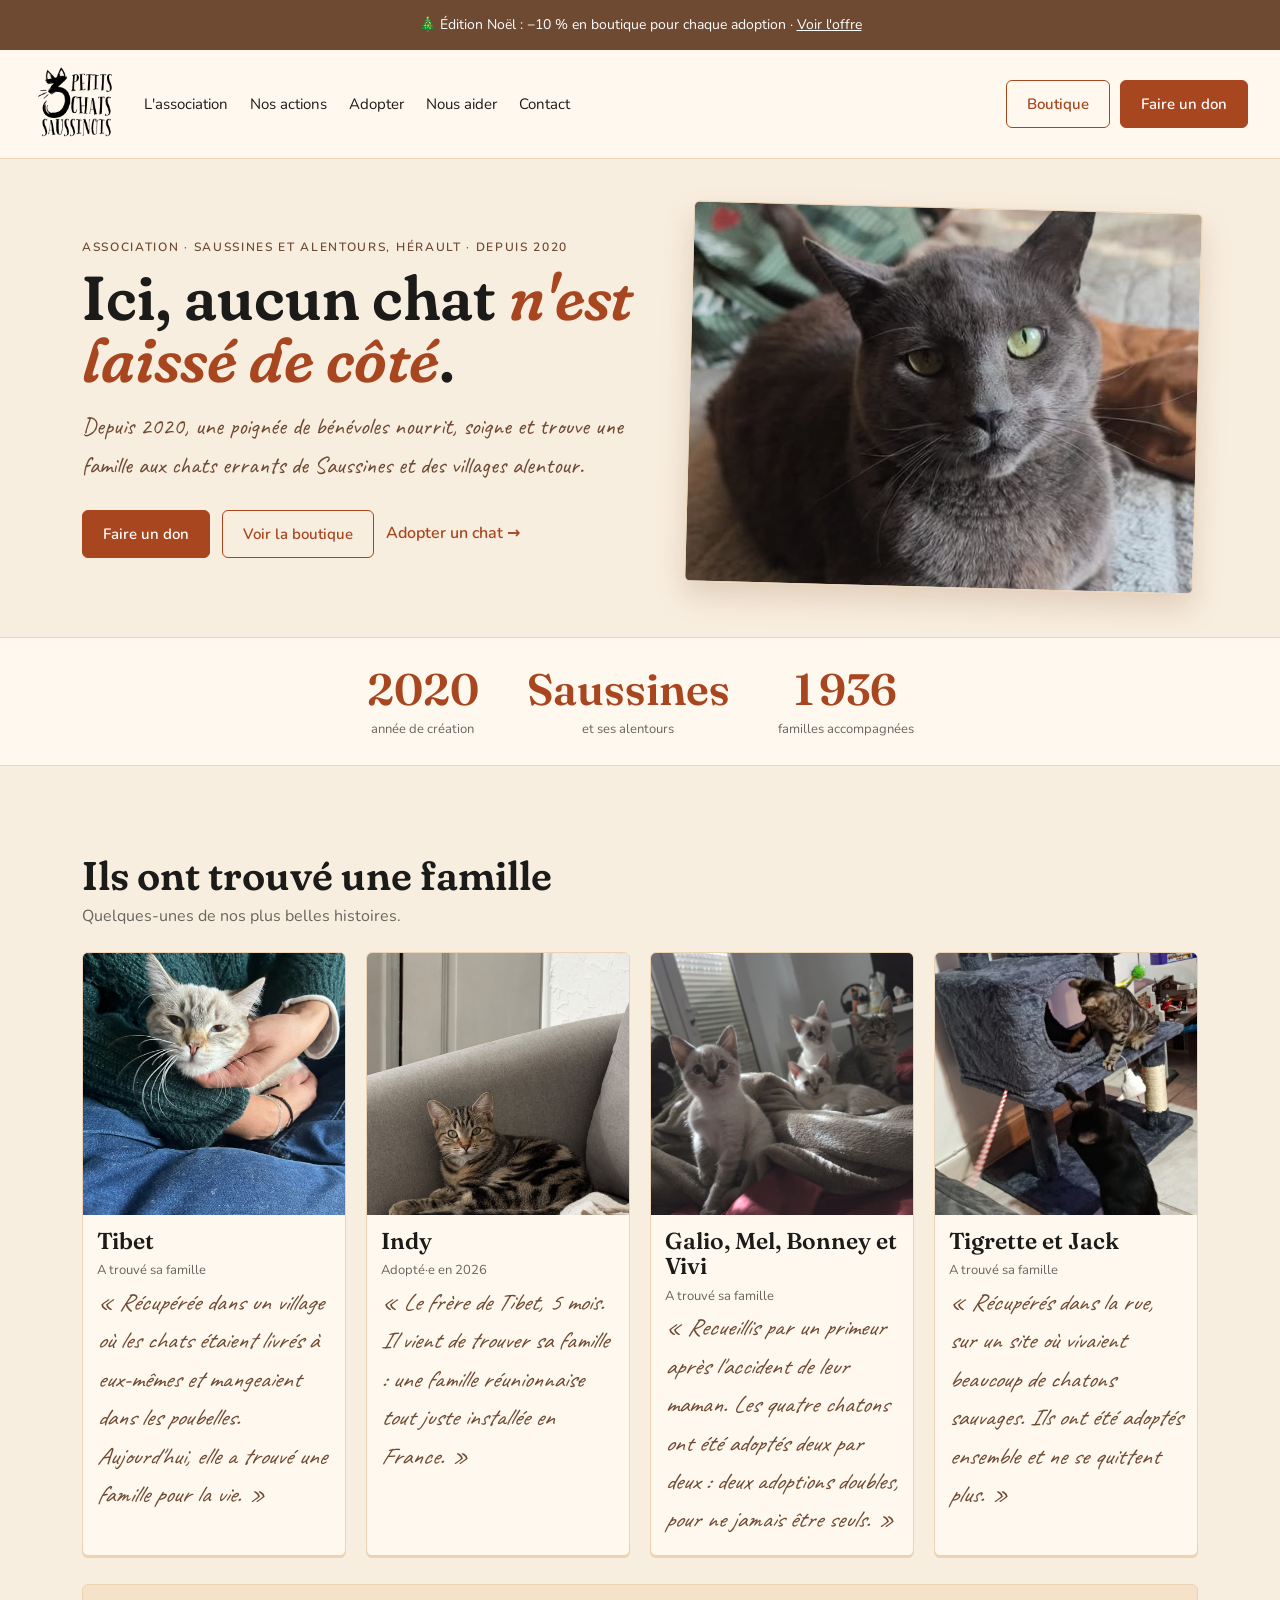
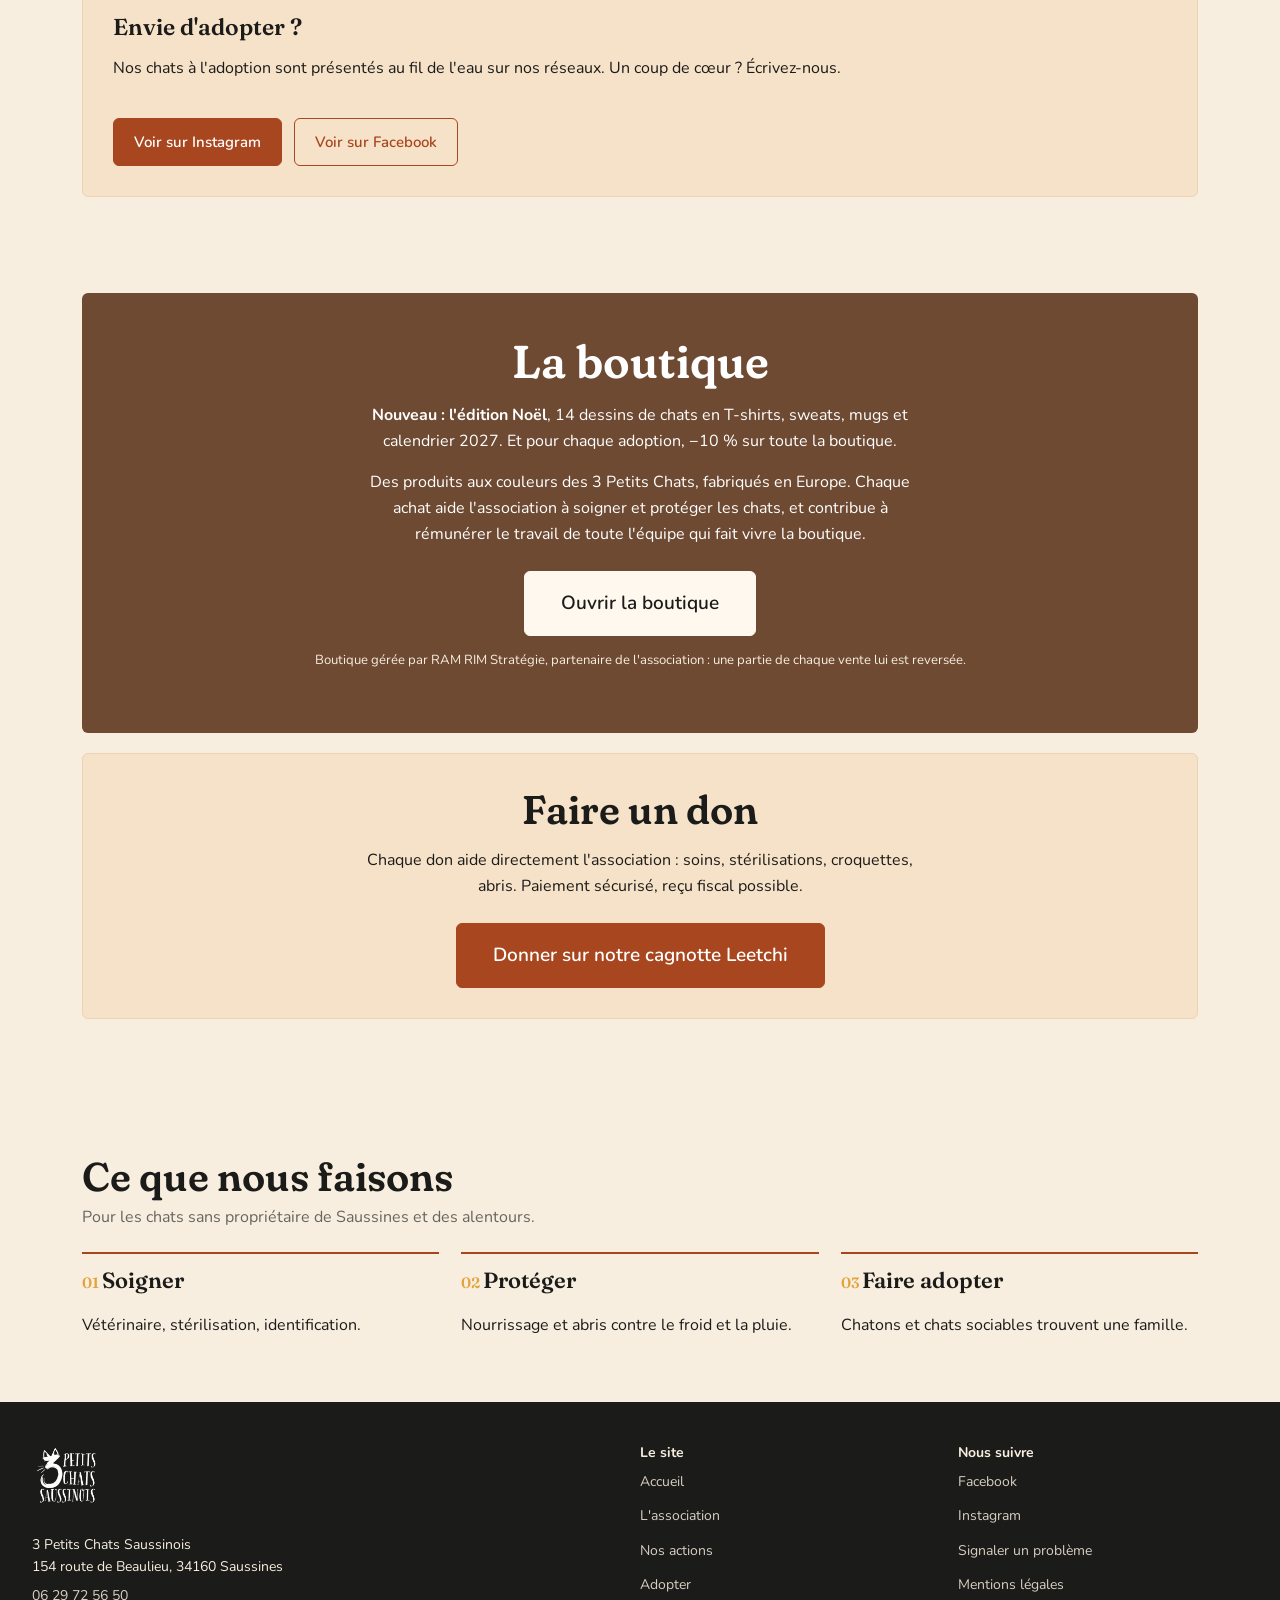
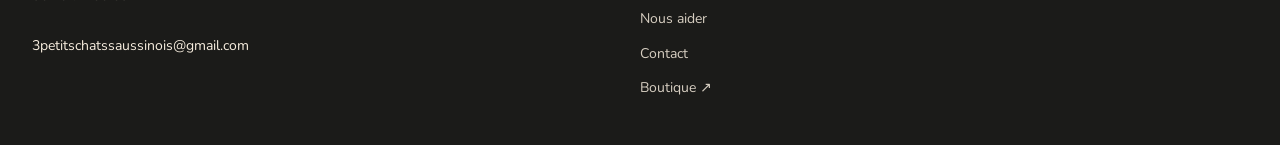
==== index.html @ 67481619 "Mesure d'audience GoatCounter activee (sans cookie), mentions legales a jour Co-Authored-By: Claude " ====
<!doctype html><html lang="fr" data-da="carnet"><head><meta charset="utf-8"><meta name="viewport" content="width=device-width,initial-scale=1">
<title>Accueil · 3 Petits Chats Saussinois</title>
<meta name="description" content="3 Petits Chats Saussinois, association de protection des chats errants à Saussines (Hérault) : soins, stérilisation, adoption, dons et boutique solidaire.">
<meta property="og:title" content="Accueil · 3 Petits Chats Saussinois"><meta property="og:description" content="3 Petits Chats Saussinois, association de protection des chats errants à Saussines (Hérault) : soins, stérilisation, adoption, dons et boutique solidaire."><meta property="og:image" content="https://3petitschatssaussinois.fr/img/chat-gris.jpg"><meta property="og:url" content="https://3petitschatssaussinois.fr/index.html"><link rel="canonical" href="https://3petitschatssaussinois.fr/index.html"><meta property="og:locale" content="fr_FR"><meta property="og:type" content="website">
<script type="application/ld+json">{"@context":"https://schema.org","@type":"NGO","name":"3 Petits Chats Saussinois","description":"Association de protection des chats errants : soins, stérilisation, adoption.","foundingDate":"2020","telephone":"+33629725650","email":"3petitschatssaussinois@gmail.com","address":{"@type":"PostalAddress","streetAddress":"154 route de Beaulieu","postalCode":"34160","addressLocality":"Saussines","addressRegion":"Hérault","addressCountry":"FR"},"url":"https://3petitschatssaussinois.fr","areaServed":"Saussines et alentours","sameAs":["https://www.facebook.com/p/3-petits-chats-saussinois-100070176721091/","https://www.instagram.com/3_petitschatssaussinois"]}</script>
<link rel="stylesheet" href="https://fonts.googleapis.com/css2?family=Fraunces:opsz,wght,SOFT@9..144,500..700,100&family=Caveat:wght@600&family=Nunito:wght@400;600;700&display=swap">
<link rel="stylesheet" href="style.css?v=1794520407"></head><body>
<div class="bandeau">🎄 Édition Noël : −10 % en boutique pour chaque adoption · <a href="adopter.html#noel" data-goatcounter-click="bandeau-promo-noel">Voir l'offre</a></div>
<header class="entete"><a href="index.html" class="logo"><img src="img/logo-officiel.jpg" alt="3 Petits Chats Saussinois"></a>
<input type="checkbox" id="menu" hidden><label for="menu" class="burger" aria-label="Menu">☰</label>
<nav><a href="association.html">L'association</a><a href="actions.html">Nos actions</a><a href="adopter.html">Adopter</a><a href="aider.html">Nous aider</a><a href="contact.html">Contact</a></nav>
<div class="actions"><a class="btn contour" href="https://3-petits-chats-saussinois.printify.me?utm_source=site&utm_medium=bouton&utm_campaign=noel2026&utm_content=entete" data-goatcounter-click="boutique-entete">Boutique</a><a class="btn plein" href="aider.html" data-goatcounter-click="don-entete">Faire un don</a></div></header>
<main><section class="hero wrap"><div>
<p class="kicker">Association · Saussines et alentours, Hérault · depuis 2020</p>
<h1>Ici, aucun chat <em>n'est laissé de côté</em>.</h1>
<p class="lede">Depuis 2020, une poignée de bénévoles nourrit, soigne et trouve une famille aux chats errants de Saussines et des villages alentour.</p>
<div class="ctas"><a class="btn plein" href="aider.html" data-goatcounter-click="don-accueil">Faire un don</a><a class="btn contour" href="https://3-petits-chats-saussinois.printify.me?utm_source=site&utm_medium=bouton&utm_campaign=noel2026&utm_content=accueil" data-goatcounter-click="boutique-accueil">Voir la boutique</a><a class="lien" href="adopter.html" data-goatcounter-click="adopter-accueil">Adopter un chat →</a></div></div>
<img class="hero-img" src="img/chat-gris.jpg" alt="Chat gris de l association, allongé sur une couverture"></section>
<div class="chiffres"><div><b>2020</b><span>année de création</span></div><div><b>Saussines</b><span>et ses alentours</span></div><div><b id="compteur">—</b><span>familles accompagnées</span></div></div>
<section class="wrap"><h2>Ils ont trouvé une famille</h2><p class="sub">Quelques-unes de nos plus belles histoires.</p>
<div class="cartes" id="histoires-accueil"></div>
<div class="panel insta"><div><h3>Envie d'adopter ?</h3><p>Nos chats à l'adoption sont présentés au fil de l'eau sur nos réseaux. Un coup de cœur ? Écrivez-nous.</p></div>
<div class="ctas"><a class="btn plein" href="https://www.instagram.com/3_petitschatssaussinois" data-goatcounter-click="instagram-accueil">Voir sur Instagram</a><a class="btn contour" href="https://www.facebook.com/p/3-petits-chats-saussinois-100070176721091/" data-goatcounter-click="facebook-accueil">Voir sur Facebook</a></div></div></section>
<section class="wrap"><div class="pile">
  <div class="panel vert"><h2>La boutique</h2><p><b>Nouveau : l'édition Noël</b>, 14 dessins de chats en T-shirts, sweats, mugs et calendrier 2027. Et pour chaque adoption, −10 % sur toute la boutique.</p><p>Des produits aux couleurs des 3 Petits Chats, fabriqués en Europe. Chaque achat aide l'association à soigner et protéger les chats, et contribue à rémunérer le travail de toute l'équipe qui fait vivre la boutique.</p>
  <a class="btn clair" href="https://3-petits-chats-saussinois.printify.me?utm_source=site&utm_medium=bouton&utm_campaign=noel2026&utm_content=bloc-boutique" data-goatcounter-click="boutique-bloc">Ouvrir la boutique</a><small class="sub mention-boutique">Boutique gérée par RAM RIM Stratégie, partenaire de l'association : une partie de chaque vente lui est reversée.</small></div>
  <div class="panel sable"><h2>Faire un don</h2><p>Chaque don aide directement l'association : soins, stérilisations, croquettes, abris. Paiement sécurisé, reçu fiscal possible.</p>
  <div class="ctas"><a class="btn plein" href="https://www.leetchi.com/fr/c/aidez-nous-a-trapper-sauver-soigner-hebergernourrir-des-animaux-1425225" data-goatcounter-click="don-leetchi-bloc">Donner sur notre cagnotte Leetchi</a></div></div></div></section>
<section class="wrap"><h2>Ce que nous faisons</h2><p class="sub">Pour les chats sans propriétaire de Saussines et des alentours.</p>
<div class="etapes"><div><b>Soigner</b><p>Vétérinaire, stérilisation, identification.</p></div><div><b>Protéger</b><p>Nourrissage et abris contre le froid et la pluie.</p></div><div><b>Faire adopter</b><p>Chatons et chats sociables trouvent une famille.</p></div></div></section></main>
<footer class="pied"><div><img src="img/logo-officiel.jpg" alt="" class="logo-pied"><p>3 Petits Chats Saussinois<br>154 route de Beaulieu, 34160 Saussines<br><a href="tel:+33629725650" data-goatcounter-click="appel-pied">06 29 72 56 50</a><br>3petitschatssaussinois@gmail.com</p></div>
<div><b>Le site</b><a href="index.html">Accueil</a><a href="association.html">L'association</a><a href="actions.html">Nos actions</a><a href="adopter.html">Adopter</a><a href="aider.html">Nous aider</a><a href="contact.html">Contact</a><a href="https://3-petits-chats-saussinois.printify.me?utm_source=site&utm_medium=bouton&utm_campaign=noel2026&utm_content=pied" class="ext" data-goatcounter-click="boutique-pied">Boutique ↗</a></div>
<div><b>Nous suivre</b><a href="https://www.facebook.com/p/3-petits-chats-saussinois-100070176721091/" data-goatcounter-click="facebook-pied">Facebook</a><a href="https://www.instagram.com/3_petitschatssaussinois" data-goatcounter-click="instagram-pied">Instagram</a><a href="contact.html#aide">Signaler un problème</a><a href="mentions.html">Mentions légales</a></div></footer>
<dialog id="fiche" aria-labelledby="fiche-titre"><button class="fermer" aria-label="Fermer">×</button><div id="fiche-corps"></div></dialog>
<script>window.LIENS={mail:"3petitschatssaussinois@gmail.com",boutique:"https://3-petits-chats-saussinois.printify.me",tel:"06 29 72 56 50",equipe:"contact3pcs.web@gmail.com",cle:"f61a0253-c6c8-4992-a5dc-e220fddeb63f"};</script><script src="script.js?v=1794520407"></script><script data-goatcounter="https://kro0gun.goatcounter.com/count" async src="https://gc.zgo.at/count.js"></script>
</body></html>
---- style.css ----
/* Piste B - Terre du Languedoc (base DA 1 : papier, Newsreader, IBM Plex) */
:root{--papier:#faf4ec;--feuille:#fffaf4;--encre:#1b1b19;--gris:#67655e;--trait:#e6d6c4;--terre:#b5562f;--olive:#6b7a3a;--sable:#f3e6d8;--r:10px}
*{box-sizing:border-box}
body{margin:0;background:var(--papier);color:var(--encre);font:16px/1.6 "IBM Plex Sans",system-ui,sans-serif}
a{color:inherit}
h1,h2,h3{font-family:Newsreader,Georgia,serif;font-weight:400;line-height:1.1}
h1{font-size:clamp(36px,5vw,56px);margin:10px 0 16px}h1 em{color:var(--terre)}
h2{font-size:clamp(26px,3vw,34px);margin:40px 0 6px}h3{font-size:22px;margin:0 0 6px}
.wrap{max-width:1180px;margin:auto;padding:48px 32px}.etroit{max-width:860px}
.kicker{text-transform:uppercase;letter-spacing:.14em;font-size:12px;color:var(--olive);font-weight:600;margin:0}
.lede{font-family:Newsreader,serif;font-style:italic;font-size:21px;color:var(--gris);margin:0 0 26px}
.sub{color:var(--gris);margin:0 0 22px}.centre{text-align:center;margin-top:28px}
.bandeau{background:var(--terre);color:#fff;text-align:center;font-size:14px;padding:8px 16px}
.entete{display:flex;align-items:center;gap:24px;padding:10px 32px;background:var(--feuille);border-bottom:1px solid var(--trait);position:sticky;top:env(safe-area-inset-top,0px);z-index:5}
.logo img{height:72px;display:block;mix-blend-mode:multiply}
nav{display:flex;gap:22px;flex:1}nav a{text-decoration:none;font-size:15px}nav a[aria-current]{color:var(--terre);font-weight:600}
.actions{display:flex;gap:10px}.burger{display:none;font-size:26px;cursor:pointer}
.btn{display:inline-block;padding:11px 20px;border-radius:var(--r);font-weight:600;text-decoration:none;font-size:15px;border:1.5px solid var(--terre)}
.plein{background:var(--terre);color:#fff}.contour{color:var(--terre)}.clair{background:var(--feuille);color:var(--encre);border-color:var(--feuille)}
.contour-clair{color:#fff;border-color:#fff}.grand{font-size:18px;padding:15px 30px}
.lien{color:var(--terre);font-weight:600;text-decoration:none}
.ctas{display:flex;gap:12px;flex-wrap:wrap;align-items:center}
.hero{display:grid;grid-template-columns:1.1fr 1fr;gap:48px;align-items:center}
.photo{aspect-ratio:1;border-radius:var(--r);background:repeating-linear-gradient(45deg,var(--sable),var(--sable) 12px,var(--papier) 12px,var(--papier) 24px);display:grid;place-items:center;color:var(--gris);font-size:13px}
.photo.large{aspect-ratio:4/3;border:1px solid var(--trait)}
.chiffres{display:flex;justify-content:center;gap:48px;flex-wrap:wrap;padding:24px 32px;background:var(--feuille);border-block:1px solid var(--trait);text-align:center}
.chiffres b{display:block;font:400 38px Newsreader,serif;color:var(--terre)}.chiffres span{font-size:13px;color:var(--gris)}
.cartes{display:grid;grid-template-columns:repeat(auto-fill,minmax(220px,1fr));gap:20px}
.card{background:var(--feuille);border:1px solid var(--trait);border-radius:var(--r);overflow:hidden}.card .photo{border-radius:0}
.card .t{padding:14px}.card p{margin:2px 0}.meta{font-size:13px;color:var(--gris)}.card .lien{display:inline-block;margin-top:8px;font-size:14px}
.duo{display:grid;grid-template-columns:1fr 1fr;gap:20px}.trio{display:grid;grid-template-columns:repeat(3,1fr);gap:20px}
.panel{padding:30px;border-radius:var(--r);background:var(--feuille);border:1px solid var(--trait)}.panel h2{margin-top:0}
.vert{background:var(--olive);color:#fff;border:0}.sable{background:var(--sable)}
.etapes{display:grid;grid-template-columns:repeat(auto-fit,minmax(220px,1fr));gap:22px;counter-reset:e;margin-top:10px}
.etapes div{border-top:2px solid var(--terre);padding-top:12px}.etapes b{font:400 22px Newsreader,serif}
.etapes b::before{counter-increment:e;content:"0" counter(e) "  ";color:var(--olive);font-size:15px}
.galerie{display:grid;grid-template-columns:repeat(3,1fr);gap:12px;margin-top:32px}
.encart{margin-top:32px;padding:18px 22px;border-left:4px solid var(--terre);background:var(--sable);border-radius:var(--r)}
.pied{background:var(--encre);color:var(--papier);display:grid;grid-template-columns:2fr 1fr 1fr;gap:28px;padding:40px 32px;font-size:14px}
.pied a{display:block;text-decoration:none;opacity:.85;margin-top:4px}.logo-pied{height:70px;filter:invert(1);mix-blend-mode:screen}
.maquette{position:fixed;right:12px;bottom:12px;background:#000;color:#fff;padding:5px 12px;border-radius:99px;font-size:12px}
@media (max-width:860px){
 .entete{flex-wrap:wrap;padding:8px 16px;gap:10px}.logo img{height:52px}.burger{display:block;margin-left:auto}
 nav{display:none;flex-basis:100%;flex-direction:column;gap:12px;padding:8px 0}#menu:checked~nav{display:flex}
 .actions{flex-basis:100%}.actions .btn{flex:1;text-align:center}
 .wrap{padding:32px 16px}.hero,.duo,.trio,.pied{grid-template-columns:1fr}.galerie{grid-template-columns:1fr 1fr}
 .chiffres{gap:24px;padding:20px 16px}}
.hero-img{width:100%;aspect-ratio:4/3;object-fit:cover;object-position:center 40%;border-radius:var(--r);border:1px solid var(--trait)}
.logo img{height:88px}
@media (max-width:860px){.logo img{height:64px}}
/* Interactions */
.cliquable{cursor:pointer;transition:transform .18s,box-shadow .18s}
.cliquable:hover,.cliquable:focus-visible{transform:translateY(-4px);box-shadow:0 10px 24px rgba(91,50,20,.12);outline:none}
.btn{transition:filter .15s,transform .15s}.btn:hover{filter:brightness(1.08);transform:translateY(-1px)}
.filtres,.montants{display:flex;gap:8px;flex-wrap:wrap;margin:8px 0 10px}
.filtre,.montant{font:600 14px "IBM Plex Sans",sans-serif;padding:8px 16px;border-radius:99px;border:1.5px solid var(--terre);background:transparent;color:var(--terre);cursor:pointer}
.filtre.actif,.montant.actif{background:var(--terre);color:#fff}
.montant{font-size:17px;padding:10px 22px}
.compte{color:var(--gris);font-size:14px;margin:0 0 16px}
.don-choix{margin-top:8px}.don-choix h2{margin-top:0}.impact{font-family:Newsreader,serif;font-size:20px;font-style:italic;min-height:1.6em}.petit{font-size:12px;margin-top:10px}
dialog{border:0;border-radius:14px;padding:0;max-width:min(760px,calc(100vw - 32px));width:100%;background:var(--feuille);color:var(--encre)}
dialog::backdrop{background:rgba(27,27,25,.55)}
.fiche{display:grid;grid-template-columns:1fr 1fr;gap:24px;padding:28px}.fiche h2{margin:4px 0 10px}
.fermer{position:absolute;right:10px;top:6px;border:0;background:none;font-size:30px;cursor:pointer;color:var(--gris)}
.apparait{opacity:0;transform:translateY(18px);transition:opacity .6s,transform .6s}.apparait.vu{opacity:1;transform:none}
@media (max-width:860px){.fiche{grid-template-columns:1fr;padding:22px 18px}}
.fiche .photo{aspect-ratio:4/3;max-height:42vh;width:100%}dialog{max-height:calc(100dvh - 32px);overflow:auto}

/* ===== DA chaleureuses (choix par ?da=pinceau | rond | carnet) ===== */
:root{--papier:#fbf1e3;--feuille:#fff8ee;--sable:#f6e2c8;--trait:#ecd3b4;--terre:#c2562b;--olive:#7a4a2b;--ocre:#e3a33a;
 --titre:"Amatic SC",cursive;--texte:"Nunito",system-ui,sans-serif;--tt:700;--th1:clamp(52px,7vw,84px);--th2:clamp(38px,4.5vw,52px);--th3:30px}
html[data-da="rond"]{--titre:"Fredoka",system-ui,sans-serif;--tt:600;--th1:clamp(38px,5vw,60px);--th2:clamp(28px,3.4vw,38px);--th3:22px;--r:20px;--papier:#fdf3e7;--olive:#8a5a3b}
html[data-da="carnet"]{--titre:"Fraunces",Georgia,serif;--tt:600;--th1:clamp(38px,5vw,62px);--th2:clamp(28px,3.4vw,40px);--th3:23px;--r:6px;--papier:#f8eedf;--olive:#6e4a33}
body{font-family:var(--texte)}
h1,h2,h3,.chiffres b,.etapes b,.impact{font-family:var(--titre);font-weight:var(--tt)}
h1{font-size:var(--th1);line-height:1}h2{font-size:var(--th2)}h3{font-size:var(--th3)}
html[data-da="carnet"] h1,html[data-da="carnet"] h2{font-variation-settings:"SOFT" 100}
.lede{font-family:var(--texte);font-style:normal;font-size:19px}
html[data-da="carnet"] .lede,html[data-da="carnet"] .mot{font-family:"Caveat",cursive;font-size:24px;color:var(--olive)}
.kicker{color:var(--olive)}.vert{background:var(--olive)}.bandeau{background:var(--olive)}
.chiffres b{font-size:44px}html[data-da="pinceau"] .chiffres b{font-size:54px}
.etapes b::before{color:var(--ocre)}.mot{font-style:italic}
.panel.insta{display:flex;justify-content:space-between;align-items:center;gap:20px;flex-wrap:wrap;margin-top:28px;background:var(--sable)}
.panel.insta h3{margin:0}
.hero-img{transform:rotate(1.5deg);box-shadow:0 14px 30px rgba(120,60,20,.18)}
html[data-da="pinceau"] .card{transform:rotate(-.6deg)}html[data-da="pinceau"] .card:nth-child(even){transform:rotate(.7deg)}
html[data-da="carnet"] .card{box-shadow:0 2px 0 var(--trait)}
.tel{font:600 24px var(--texte);color:var(--terre);text-decoration:none}
.pile{display:grid;gap:20px}.pile .vert{padding:40px}.pile .vert h2{font-size:calc(var(--th2) * 1.15)}
.pile .panel{text-align:center}.pile .panel p{max-width:560px;margin-inline:auto}.pile .ctas{justify-content:center}.pile .btn{font-size:19px;padding:16px 36px;margin-top:8px}

.appel{padding:34px 28px;text-align:center}.appel h2{font-size:44px;margin:6px 0}.appel .ctas{justify-content:center;margin-top:14px}

.ticket{display:grid;gap:14px;margin-top:16px}.ticket label{display:grid;gap:6px;font-weight:600;font-size:14px}
.ticket input,.ticket select,.ticket textarea{font:16px var(--texte);padding:10px 12px;border:1px solid var(--trait);border-radius:var(--r);background:var(--feuille);color:var(--encre)}
.ticket .btn{justify-self:start}

.piege{position:absolute;left:-9999px}.retour{font-weight:600;color:var(--olive);margin:0}

.panel.vert .kicker{color:var(--ocre)}.panel h2{margin-top:4px}html{scroll-behavior:smooth}#aide{scroll-margin-top:110px}

.photo-vraie{width:100%;aspect-ratio:1;object-fit:cover;object-position:center 25%;display:block}.fiche .photo-vraie{border-radius:var(--r);aspect-ratio:4/5;max-height:60vh}
.photo-vraie[src*="indy"]{object-position:center 68%}

.photo-vraie[src*="portee"]{object-position:42% 50%}

.photo-vraie[src*="tigrete"]{object-position:center 55%}

.mention-boutique{display:block;margin-top:.9rem;opacity:.8;font-size:.82rem}

.membre{text-align:center;padding-top:1.4rem}.initiale{width:84px;height:84px;margin:0 auto;border-radius:50%;background:var(--ocre,#e3a33a);color:#fff;display:grid;place-items:center;font-family:Fraunces,serif;font-size:2.4rem}
#toast{position:fixed;left:50%;bottom:1.5rem;transform:translate(-50%,150%);background:#6e4a33;color:#fff;padding:.8rem 1.3rem;border-radius:999px;transition:transform .3s;z-index:99}#toast.vu{transform:translate(-50%,0)}

/* --- corrections de l'audit du 12/11 (contrastes AA, cibles tactiles, formulaire mobile) --- */
:root{--terre:#a8461f}
.vert .mention-boutique,.vert .sub{color:#f8eedf;opacity:1}
html[data-da] .vert .kicker,.vert .kicker{color:#f6dcb2}
.pied a{padding-block:6px;margin-top:0}
.bandeau a{display:inline-block;padding-block:6px;color:inherit}
.lien{display:inline-block;padding-block:6px}
.ticket,.ticket label{min-width:0}
.ticket input,.ticket select,.ticket textarea{width:100%;max-width:100%}
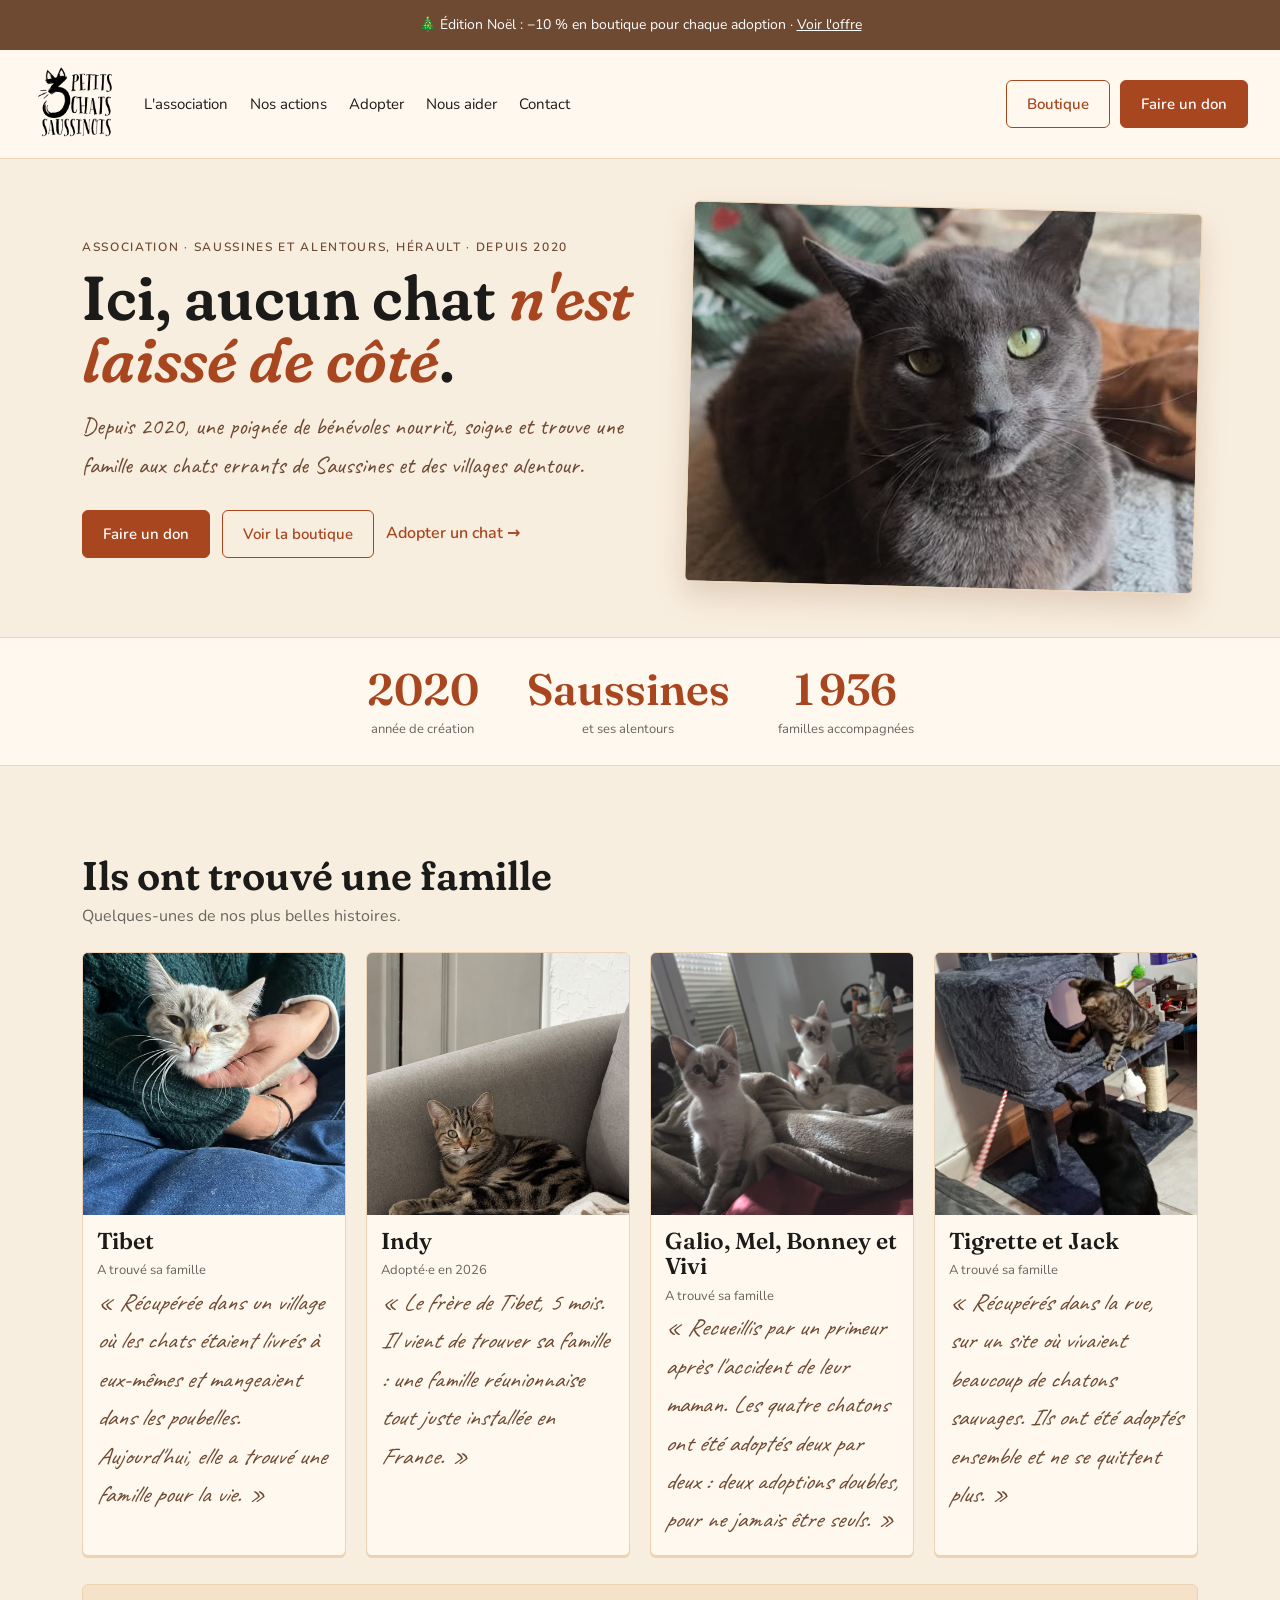
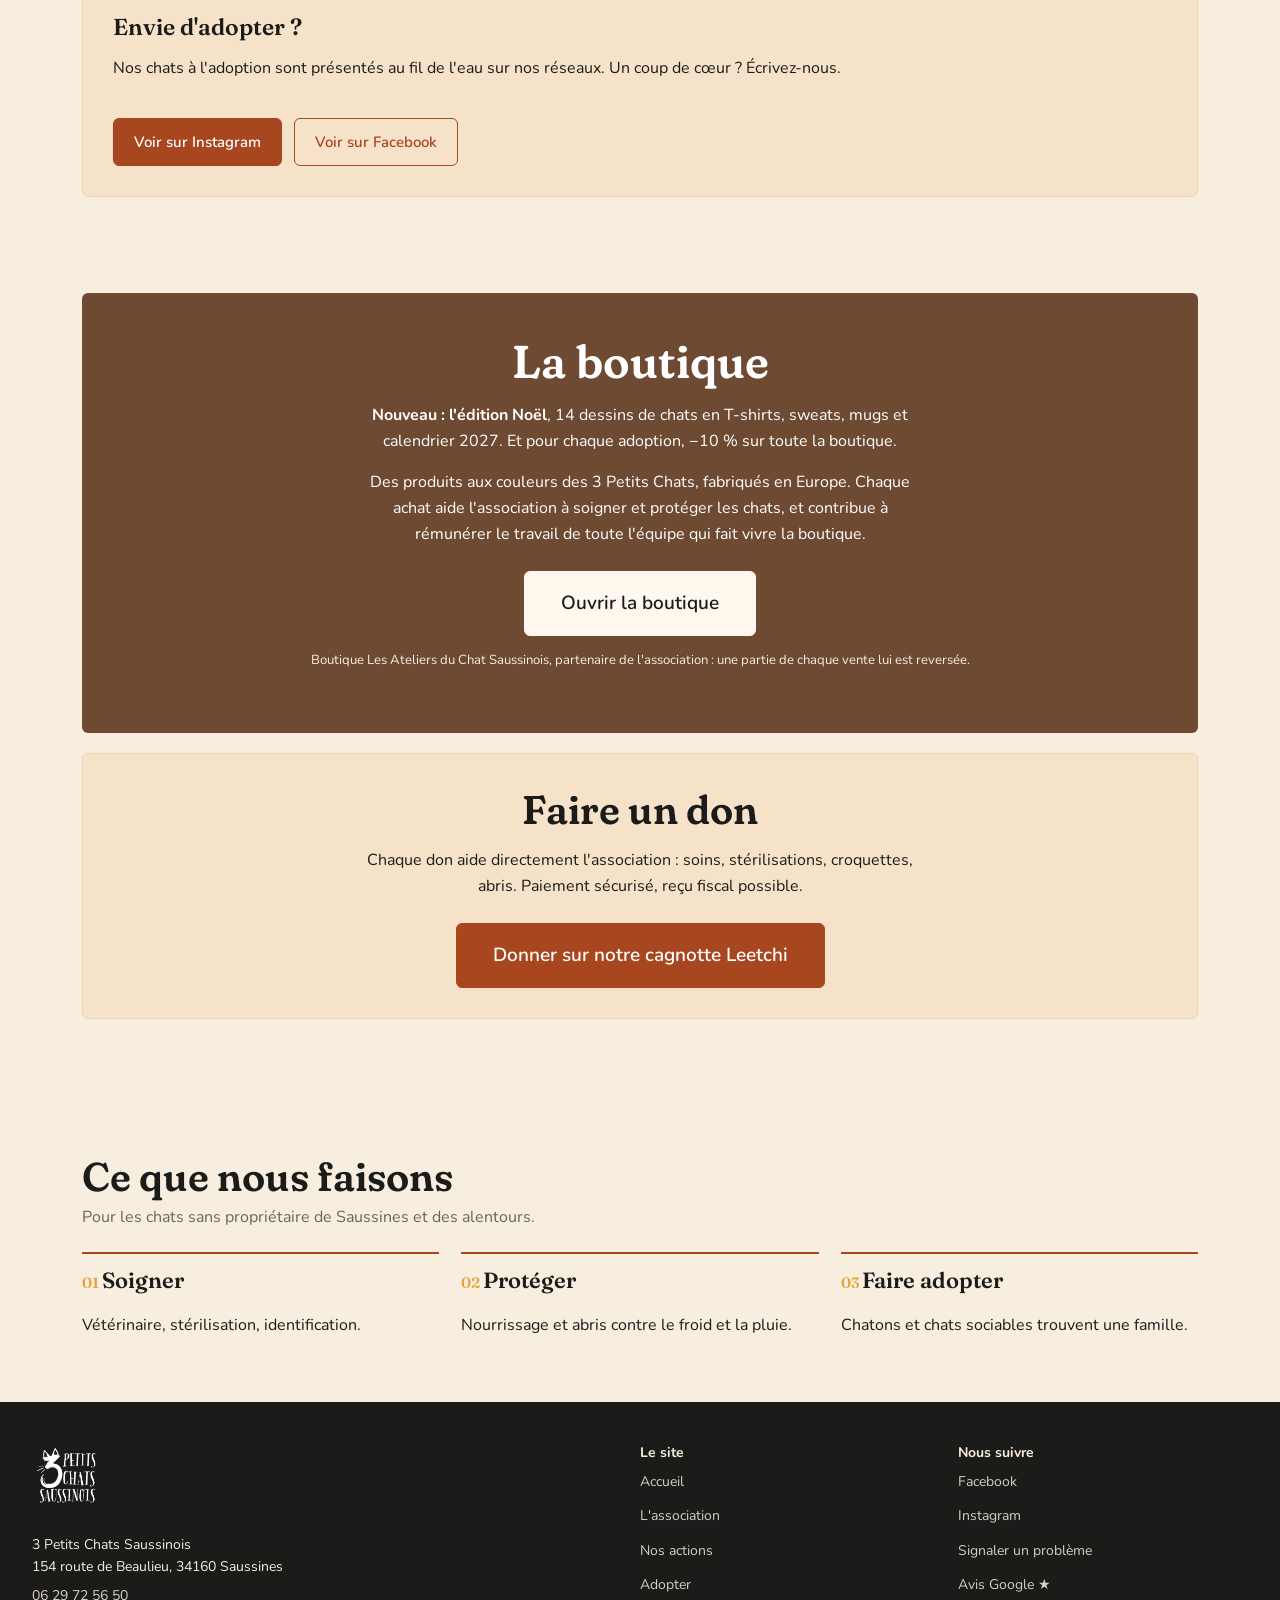
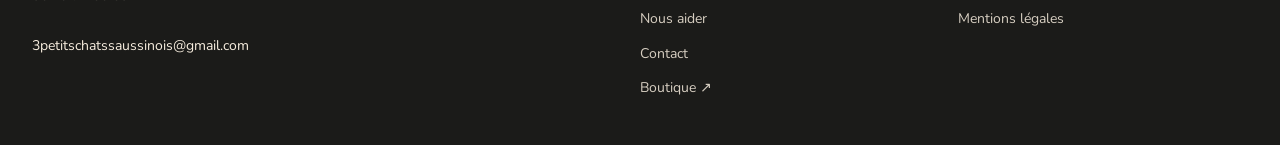
==== commit d4c7dff7: "Bouton Laisser un avis Google (page Adopter + pied de page) Co-Authored-By: Claude Opus 5.5 <noreply" ====
--- a/index.html
+++ b/index.html
@@ -1,10 +1,11 @@
 <!doctype html><html lang="fr" data-da="carnet"><head><meta charset="utf-8"><meta name="viewport" content="width=device-width,initial-scale=1">
 <title>Accueil · 3 Petits Chats Saussinois</title>
+<meta name="google-site-verification" content="Y56quIdwFpsA7bC1AuFQzg4RlZAfiGys4bVatMG07_Y">
 <meta name="description" content="3 Petits Chats Saussinois, association de protection des chats errants à Saussines (Hérault) : soins, stérilisation, adoption, dons et boutique solidaire.">
 <meta property="og:title" content="Accueil · 3 Petits Chats Saussinois"><meta property="og:description" content="3 Petits Chats Saussinois, association de protection des chats errants à Saussines (Hérault) : soins, stérilisation, adoption, dons et boutique solidaire."><meta property="og:image" content="https://3petitschatssaussinois.fr/img/chat-gris.jpg"><meta property="og:url" content="https://3petitschatssaussinois.fr/index.html"><link rel="canonical" href="https://3petitschatssaussinois.fr/index.html"><meta property="og:locale" content="fr_FR"><meta property="og:type" content="website">
 <script type="application/ld+json">{"@context":"https://schema.org","@type":"NGO","name":"3 Petits Chats Saussinois","description":"Association de protection des chats errants : soins, stérilisation, adoption.","foundingDate":"2020","telephone":"+33629725650","email":"3petitschatssaussinois@gmail.com","address":{"@type":"PostalAddress","streetAddress":"154 route de Beaulieu","postalCode":"34160","addressLocality":"Saussines","addressRegion":"Hérault","addressCountry":"FR"},"url":"https://3petitschatssaussinois.fr","areaServed":"Saussines et alentours","sameAs":["https://www.facebook.com/p/3-petits-chats-saussinois-100070176721091/","https://www.instagram.com/3_petitschatssaussinois"]}</script>
 <link rel="stylesheet" href="https://fonts.googleapis.com/css2?family=Fraunces:opsz,wght,SOFT@9..144,500..700,100&family=Caveat:wght@600&family=Nunito:wght@400;600;700&display=swap">
-<link rel="stylesheet" href="style.css?v=1794520407"></head><body>
+<link rel="stylesheet" href="style.css?v=1794524632"></head><body>
 <div class="bandeau">🎄 Édition Noël : −10 % en boutique pour chaque adoption · <a href="adopter.html#noel" data-goatcounter-click="bandeau-promo-noel">Voir l'offre</a></div>
 <header class="entete"><a href="index.html" class="logo"><img src="img/logo-officiel.jpg" alt="3 Petits Chats Saussinois"></a>
 <input type="checkbox" id="menu" hidden><label for="menu" class="burger" aria-label="Menu">☰</label>
@@ -23,14 +24,14 @@
 <div class="ctas"><a class="btn plein" href="https://www.instagram.com/3_petitschatssaussinois" data-goatcounter-click="instagram-accueil">Voir sur Instagram</a><a class="btn contour" href="https://www.facebook.com/p/3-petits-chats-saussinois-100070176721091/" data-goatcounter-click="facebook-accueil">Voir sur Facebook</a></div></div></section>
 <section class="wrap"><div class="pile">
   <div class="panel vert"><h2>La boutique</h2><p><b>Nouveau : l'édition Noël</b>, 14 dessins de chats en T-shirts, sweats, mugs et calendrier 2027. Et pour chaque adoption, −10 % sur toute la boutique.</p><p>Des produits aux couleurs des 3 Petits Chats, fabriqués en Europe. Chaque achat aide l'association à soigner et protéger les chats, et contribue à rémunérer le travail de toute l'équipe qui fait vivre la boutique.</p>
-  <a class="btn clair" href="https://3-petits-chats-saussinois.printify.me?utm_source=site&utm_medium=bouton&utm_campaign=noel2026&utm_content=bloc-boutique" data-goatcounter-click="boutique-bloc">Ouvrir la boutique</a><small class="sub mention-boutique">Boutique gérée par RAM RIM Stratégie, partenaire de l'association : une partie de chaque vente lui est reversée.</small></div>
+  <a class="btn clair" href="https://3-petits-chats-saussinois.printify.me?utm_source=site&utm_medium=bouton&utm_campaign=noel2026&utm_content=bloc-boutique" data-goatcounter-click="boutique-bloc">Ouvrir la boutique</a><small class="sub mention-boutique">Boutique Les Ateliers du Chat Saussinois, partenaire de l'association : une partie de chaque vente lui est reversée.</small></div>
   <div class="panel sable"><h2>Faire un don</h2><p>Chaque don aide directement l'association : soins, stérilisations, croquettes, abris. Paiement sécurisé, reçu fiscal possible.</p>
   <div class="ctas"><a class="btn plein" href="https://www.leetchi.com/fr/c/aidez-nous-a-trapper-sauver-soigner-hebergernourrir-des-animaux-1425225" data-goatcounter-click="don-leetchi-bloc">Donner sur notre cagnotte Leetchi</a></div></div></div></section>
 <section class="wrap"><h2>Ce que nous faisons</h2><p class="sub">Pour les chats sans propriétaire de Saussines et des alentours.</p>
 <div class="etapes"><div><b>Soigner</b><p>Vétérinaire, stérilisation, identification.</p></div><div><b>Protéger</b><p>Nourrissage et abris contre le froid et la pluie.</p></div><div><b>Faire adopter</b><p>Chatons et chats sociables trouvent une famille.</p></div></div></section></main>
 <footer class="pied"><div><img src="img/logo-officiel.jpg" alt="" class="logo-pied"><p>3 Petits Chats Saussinois<br>154 route de Beaulieu, 34160 Saussines<br><a href="tel:+33629725650" data-goatcounter-click="appel-pied">06 29 72 56 50</a><br>3petitschatssaussinois@gmail.com</p></div>
 <div><b>Le site</b><a href="index.html">Accueil</a><a href="association.html">L'association</a><a href="actions.html">Nos actions</a><a href="adopter.html">Adopter</a><a href="aider.html">Nous aider</a><a href="contact.html">Contact</a><a href="https://3-petits-chats-saussinois.printify.me?utm_source=site&utm_medium=bouton&utm_campaign=noel2026&utm_content=pied" class="ext" data-goatcounter-click="boutique-pied">Boutique ↗</a></div>
-<div><b>Nous suivre</b><a href="https://www.facebook.com/p/3-petits-chats-saussinois-100070176721091/" data-goatcounter-click="facebook-pied">Facebook</a><a href="https://www.instagram.com/3_petitschatssaussinois" data-goatcounter-click="instagram-pied">Instagram</a><a href="contact.html#aide">Signaler un problème</a><a href="mentions.html">Mentions légales</a></div></footer>
+<div><b>Nous suivre</b><a href="https://www.facebook.com/p/3-petits-chats-saussinois-100070176721091/" data-goatcounter-click="facebook-pied">Facebook</a><a href="https://www.instagram.com/3_petitschatssaussinois" data-goatcounter-click="instagram-pied">Instagram</a><a href="contact.html#aide">Signaler un problème</a><a href="https://g.page/r/CaQkEiXdGygYEBM/review" data-goatcounter-click="avis-google-pied">Avis Google ★</a><a href="mentions.html">Mentions légales</a></div></footer>
 <dialog id="fiche" aria-labelledby="fiche-titre"><button class="fermer" aria-label="Fermer">×</button><div id="fiche-corps"></div></dialog>
-<script>window.LIENS={mail:"3petitschatssaussinois@gmail.com",boutique:"https://3-petits-chats-saussinois.printify.me",tel:"06 29 72 56 50",equipe:"contact3pcs.web@gmail.com",cle:"f61a0253-c6c8-4992-a5dc-e220fddeb63f"};</script><script src="script.js?v=1794520407"></script><script data-goatcounter="https://kro0gun.goatcounter.com/count" async src="https://gc.zgo.at/count.js"></script>
+<script>window.LIENS={mail:"3petitschatssaussinois@gmail.com",boutique:"https://3-petits-chats-saussinois.printify.me",tel:"06 29 72 56 50",equipe:"contact3pcs.web@gmail.com",cle:"f61a0253-c6c8-4992-a5dc-e220fddeb63f"};</script><script src="script.js?v=1794524632"></script><script data-goatcounter="https://kro0gun.goatcounter.com/count" async src="https://gc.zgo.at/count.js"></script>
 </body></html>
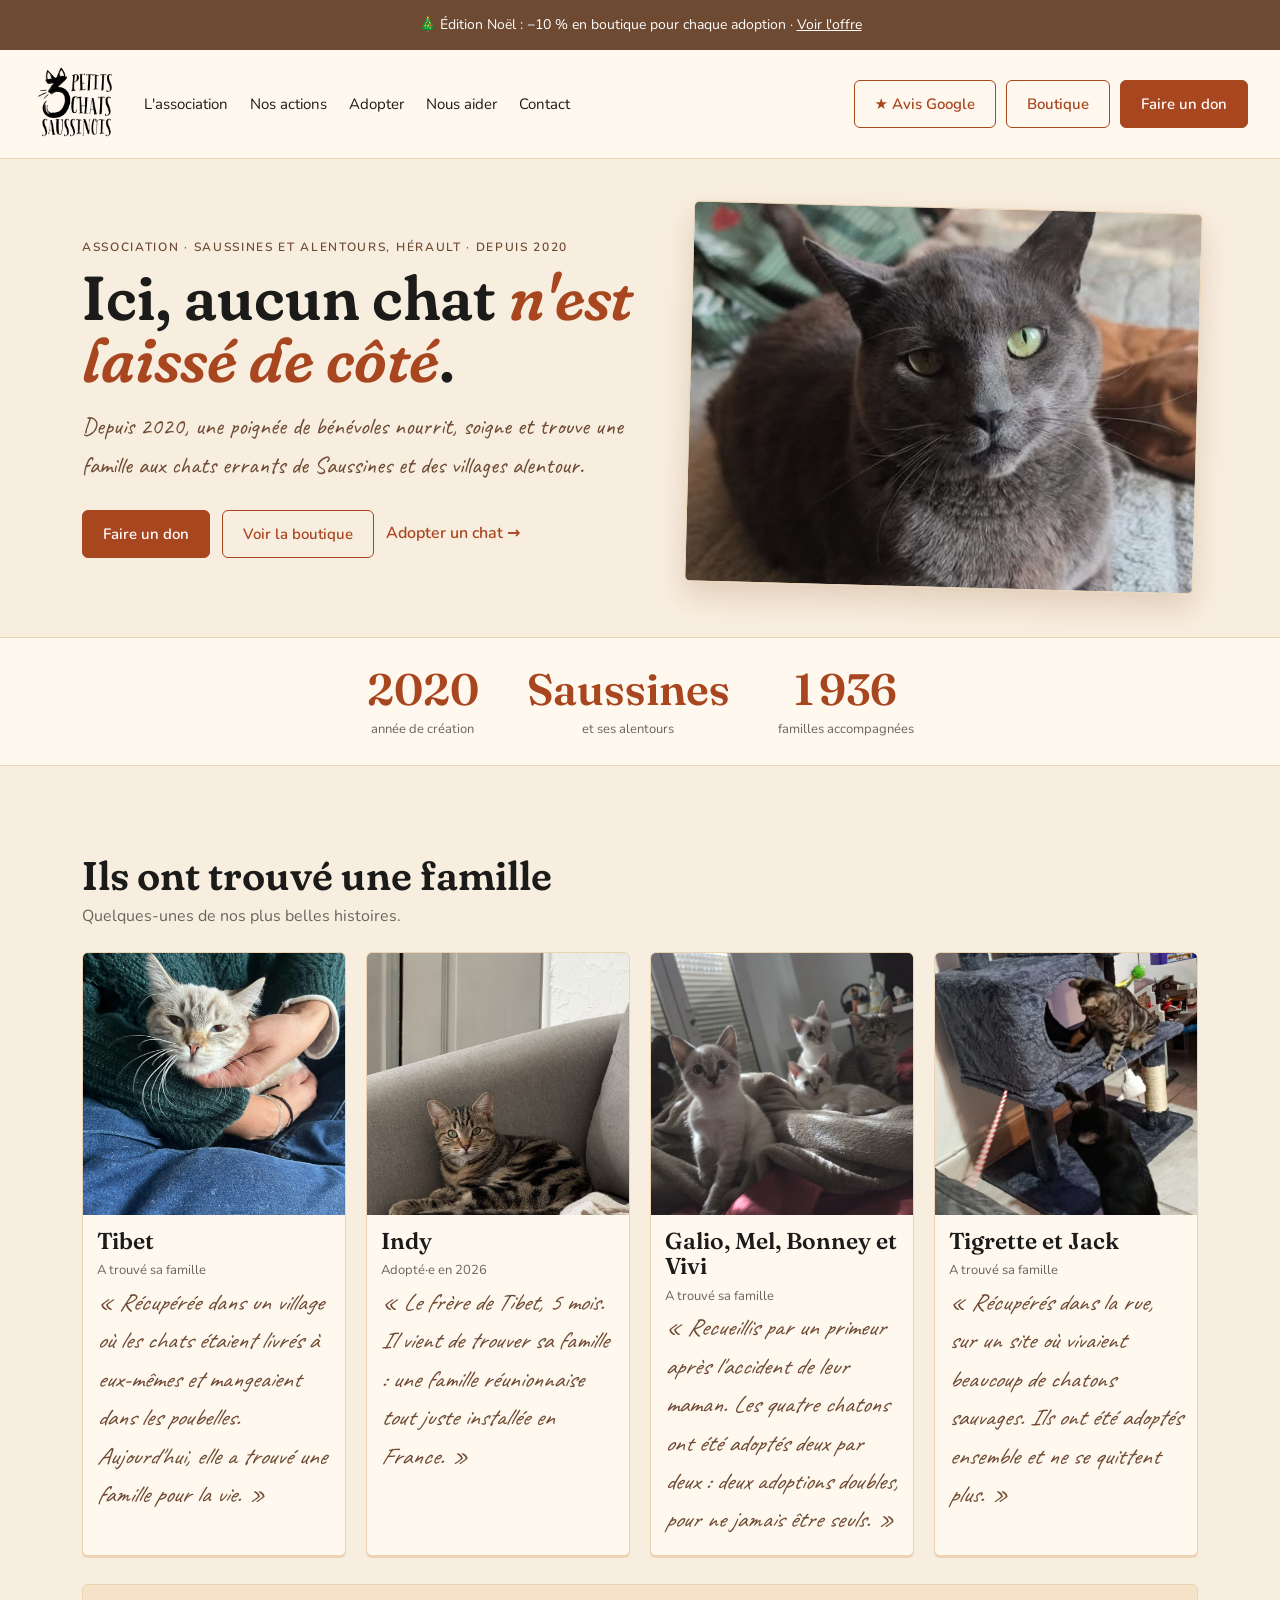
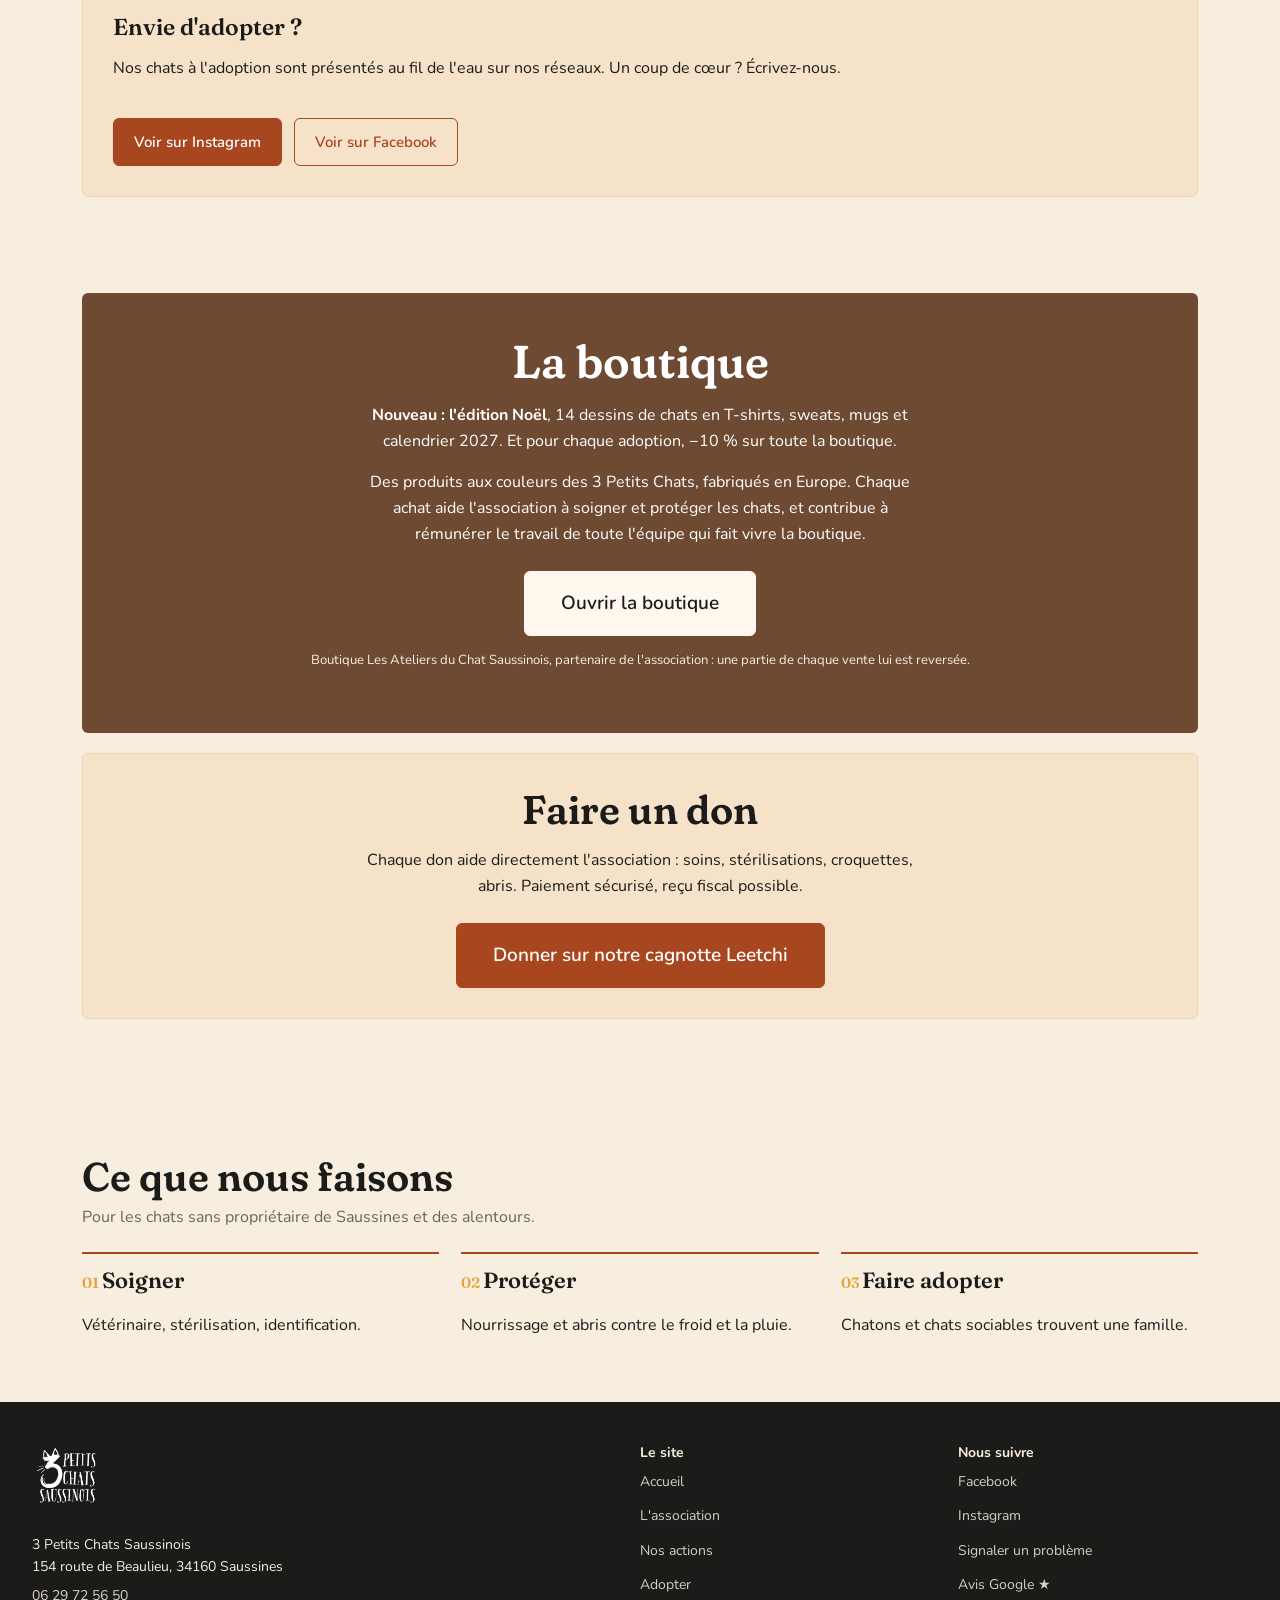
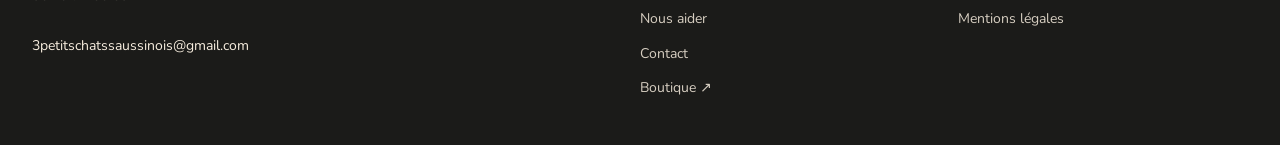
==== commit 2827c905: "Bouton Avis Google dans l'en-tete, a cote de Boutique et Faire un don Co-Authored-By: Claude Opus 5." ====
--- a/index.html
+++ b/index.html
@@ -5,12 +5,12 @@
 <meta property="og:title" content="Accueil · 3 Petits Chats Saussinois"><meta property="og:description" content="3 Petits Chats Saussinois, association de protection des chats errants à Saussines (Hérault) : soins, stérilisation, adoption, dons et boutique solidaire."><meta property="og:image" content="https://3petitschatssaussinois.fr/img/chat-gris.jpg"><meta property="og:url" content="https://3petitschatssaussinois.fr/index.html"><link rel="canonical" href="https://3petitschatssaussinois.fr/index.html"><meta property="og:locale" content="fr_FR"><meta property="og:type" content="website">
 <script type="application/ld+json">{"@context":"https://schema.org","@type":"NGO","name":"3 Petits Chats Saussinois","description":"Association de protection des chats errants : soins, stérilisation, adoption.","foundingDate":"2020","telephone":"+33629725650","email":"3petitschatssaussinois@gmail.com","address":{"@type":"PostalAddress","streetAddress":"154 route de Beaulieu","postalCode":"34160","addressLocality":"Saussines","addressRegion":"Hérault","addressCountry":"FR"},"url":"https://3petitschatssaussinois.fr","areaServed":"Saussines et alentours","sameAs":["https://www.facebook.com/p/3-petits-chats-saussinois-100070176721091/","https://www.instagram.com/3_petitschatssaussinois"]}</script>
 <link rel="stylesheet" href="https://fonts.googleapis.com/css2?family=Fraunces:opsz,wght,SOFT@9..144,500..700,100&family=Caveat:wght@600&family=Nunito:wght@400;600;700&display=swap">
-<link rel="stylesheet" href="style.css?v=1794524632"></head><body>
+<link rel="stylesheet" href="style.css?v=1794524947"></head><body>
 <div class="bandeau">🎄 Édition Noël : −10 % en boutique pour chaque adoption · <a href="adopter.html#noel" data-goatcounter-click="bandeau-promo-noel">Voir l'offre</a></div>
 <header class="entete"><a href="index.html" class="logo"><img src="img/logo-officiel.jpg" alt="3 Petits Chats Saussinois"></a>
 <input type="checkbox" id="menu" hidden><label for="menu" class="burger" aria-label="Menu">☰</label>
 <nav><a href="association.html">L'association</a><a href="actions.html">Nos actions</a><a href="adopter.html">Adopter</a><a href="aider.html">Nous aider</a><a href="contact.html">Contact</a></nav>
-<div class="actions"><a class="btn contour" href="https://3-petits-chats-saussinois.printify.me?utm_source=site&utm_medium=bouton&utm_campaign=noel2026&utm_content=entete" data-goatcounter-click="boutique-entete">Boutique</a><a class="btn plein" href="aider.html" data-goatcounter-click="don-entete">Faire un don</a></div></header>
+<div class="actions"><a class="btn contour avis" href="https://g.page/r/CaQkEiXdGygYEBM/review" data-goatcounter-click="avis-google-entete" title="Laisser un avis Google">★ Avis Google</a><a class="btn contour" href="https://3-petits-chats-saussinois.printify.me?utm_source=site&utm_medium=bouton&utm_campaign=noel2026&utm_content=entete" data-goatcounter-click="boutique-entete">Boutique</a><a class="btn plein" href="aider.html" data-goatcounter-click="don-entete">Faire un don</a></div></header>
 <main><section class="hero wrap"><div>
 <p class="kicker">Association · Saussines et alentours, Hérault · depuis 2020</p>
 <h1>Ici, aucun chat <em>n'est laissé de côté</em>.</h1>
@@ -33,5 +33,5 @@
 <div><b>Le site</b><a href="index.html">Accueil</a><a href="association.html">L'association</a><a href="actions.html">Nos actions</a><a href="adopter.html">Adopter</a><a href="aider.html">Nous aider</a><a href="contact.html">Contact</a><a href="https://3-petits-chats-saussinois.printify.me?utm_source=site&utm_medium=bouton&utm_campaign=noel2026&utm_content=pied" class="ext" data-goatcounter-click="boutique-pied">Boutique ↗</a></div>
 <div><b>Nous suivre</b><a href="https://www.facebook.com/p/3-petits-chats-saussinois-100070176721091/" data-goatcounter-click="facebook-pied">Facebook</a><a href="https://www.instagram.com/3_petitschatssaussinois" data-goatcounter-click="instagram-pied">Instagram</a><a href="contact.html#aide">Signaler un problème</a><a href="https://g.page/r/CaQkEiXdGygYEBM/review" data-goatcounter-click="avis-google-pied">Avis Google ★</a><a href="mentions.html">Mentions légales</a></div></footer>
 <dialog id="fiche" aria-labelledby="fiche-titre"><button class="fermer" aria-label="Fermer">×</button><div id="fiche-corps"></div></dialog>
-<script>window.LIENS={mail:"3petitschatssaussinois@gmail.com",boutique:"https://3-petits-chats-saussinois.printify.me",tel:"06 29 72 56 50",equipe:"contact3pcs.web@gmail.com",cle:"f61a0253-c6c8-4992-a5dc-e220fddeb63f"};</script><script src="script.js?v=1794524632"></script><script data-goatcounter="https://kro0gun.goatcounter.com/count" async src="https://gc.zgo.at/count.js"></script>
+<script>window.LIENS={mail:"3petitschatssaussinois@gmail.com",boutique:"https://3-petits-chats-saussinois.printify.me",tel:"06 29 72 56 50",equipe:"contact3pcs.web@gmail.com",cle:"f61a0253-c6c8-4992-a5dc-e220fddeb63f"};</script><script src="script.js?v=1794524947"></script><script data-goatcounter="https://kro0gun.goatcounter.com/count" async src="https://gc.zgo.at/count.js"></script>
 </body></html>
--- a/style.css
+++ b/style.css
@@ -120,3 +120,6 @@
 .lien{display:inline-block;padding-block:6px}
 .ticket,.ticket label{min-width:0}
 .ticket input,.ticket select,.ticket textarea{width:100%;max-width:100%}
+/* bouton avis Google dans l'en-tete (13/11) */
+.actions .avis{white-space:nowrap}
+@media (max-width:860px){.actions{gap:8px}.actions .btn{padding-inline:10px;font-size:14px}.actions .avis{flex:0 0 auto}}
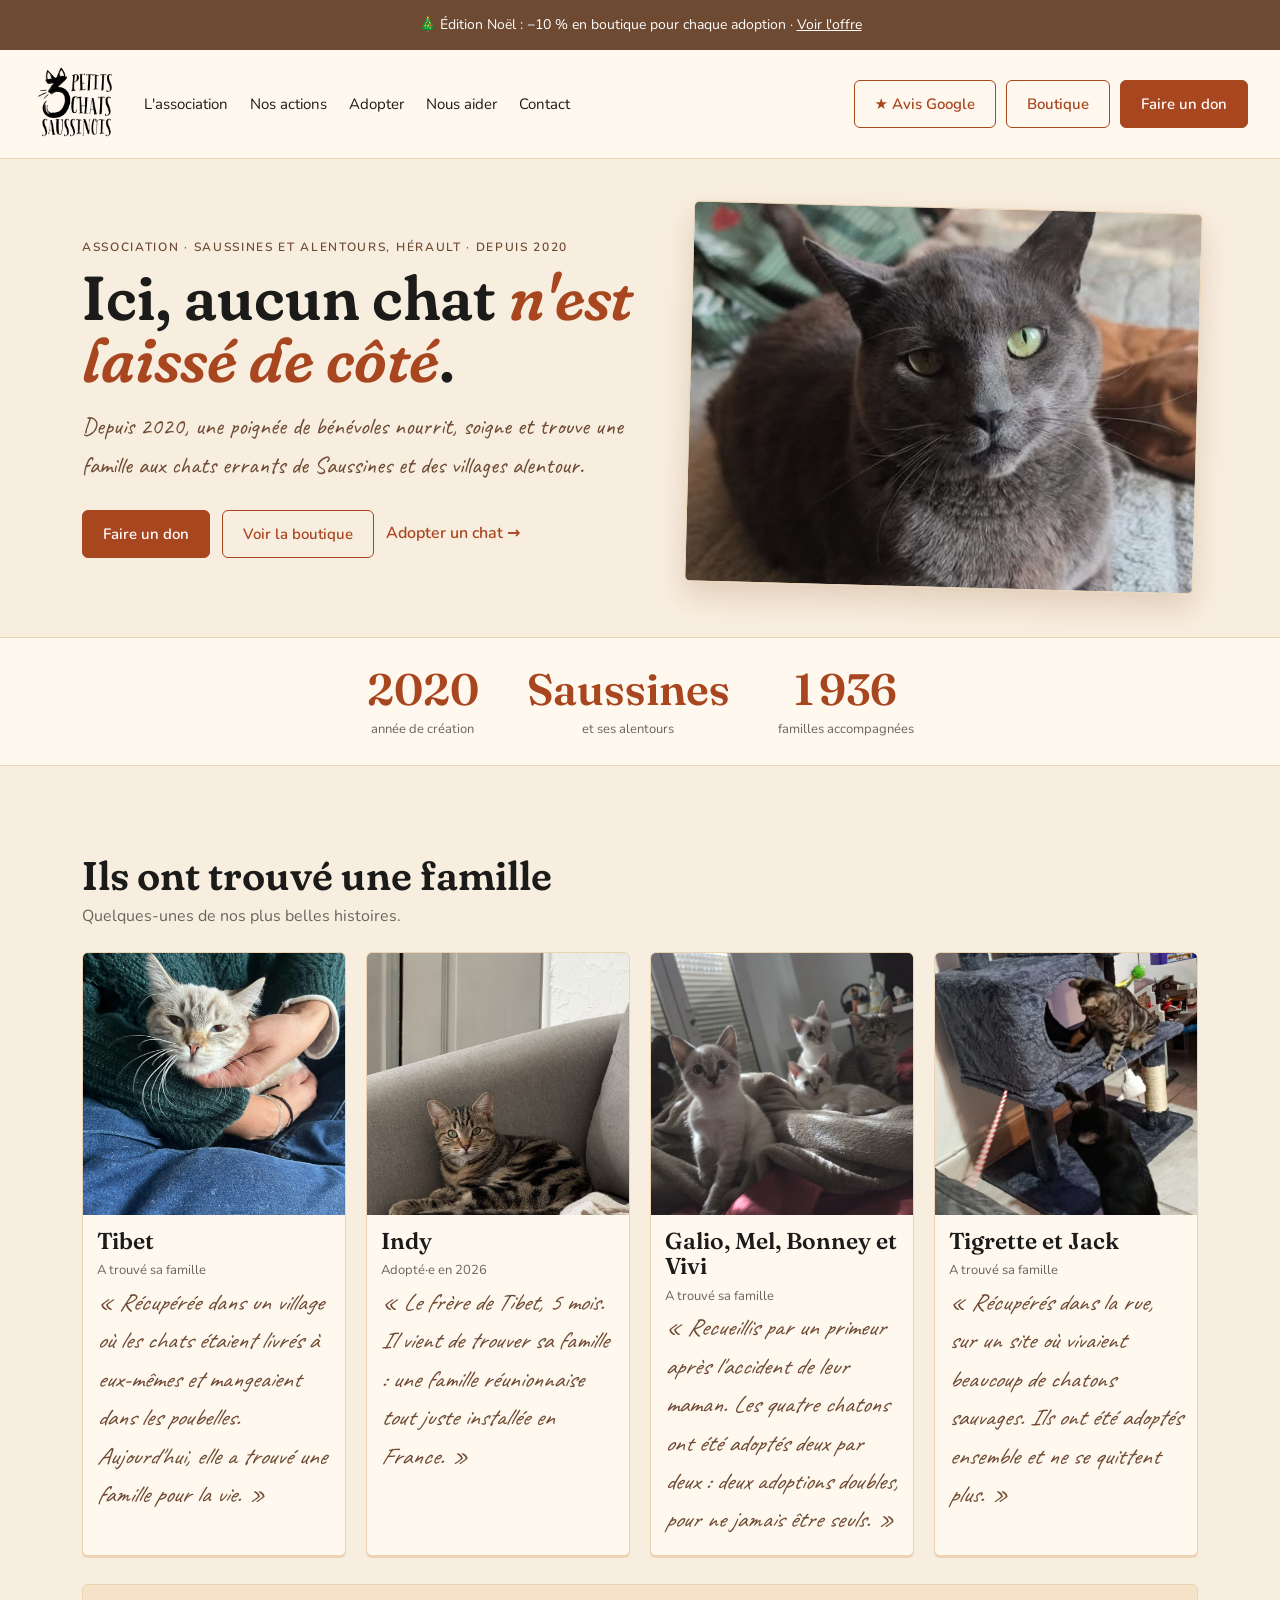
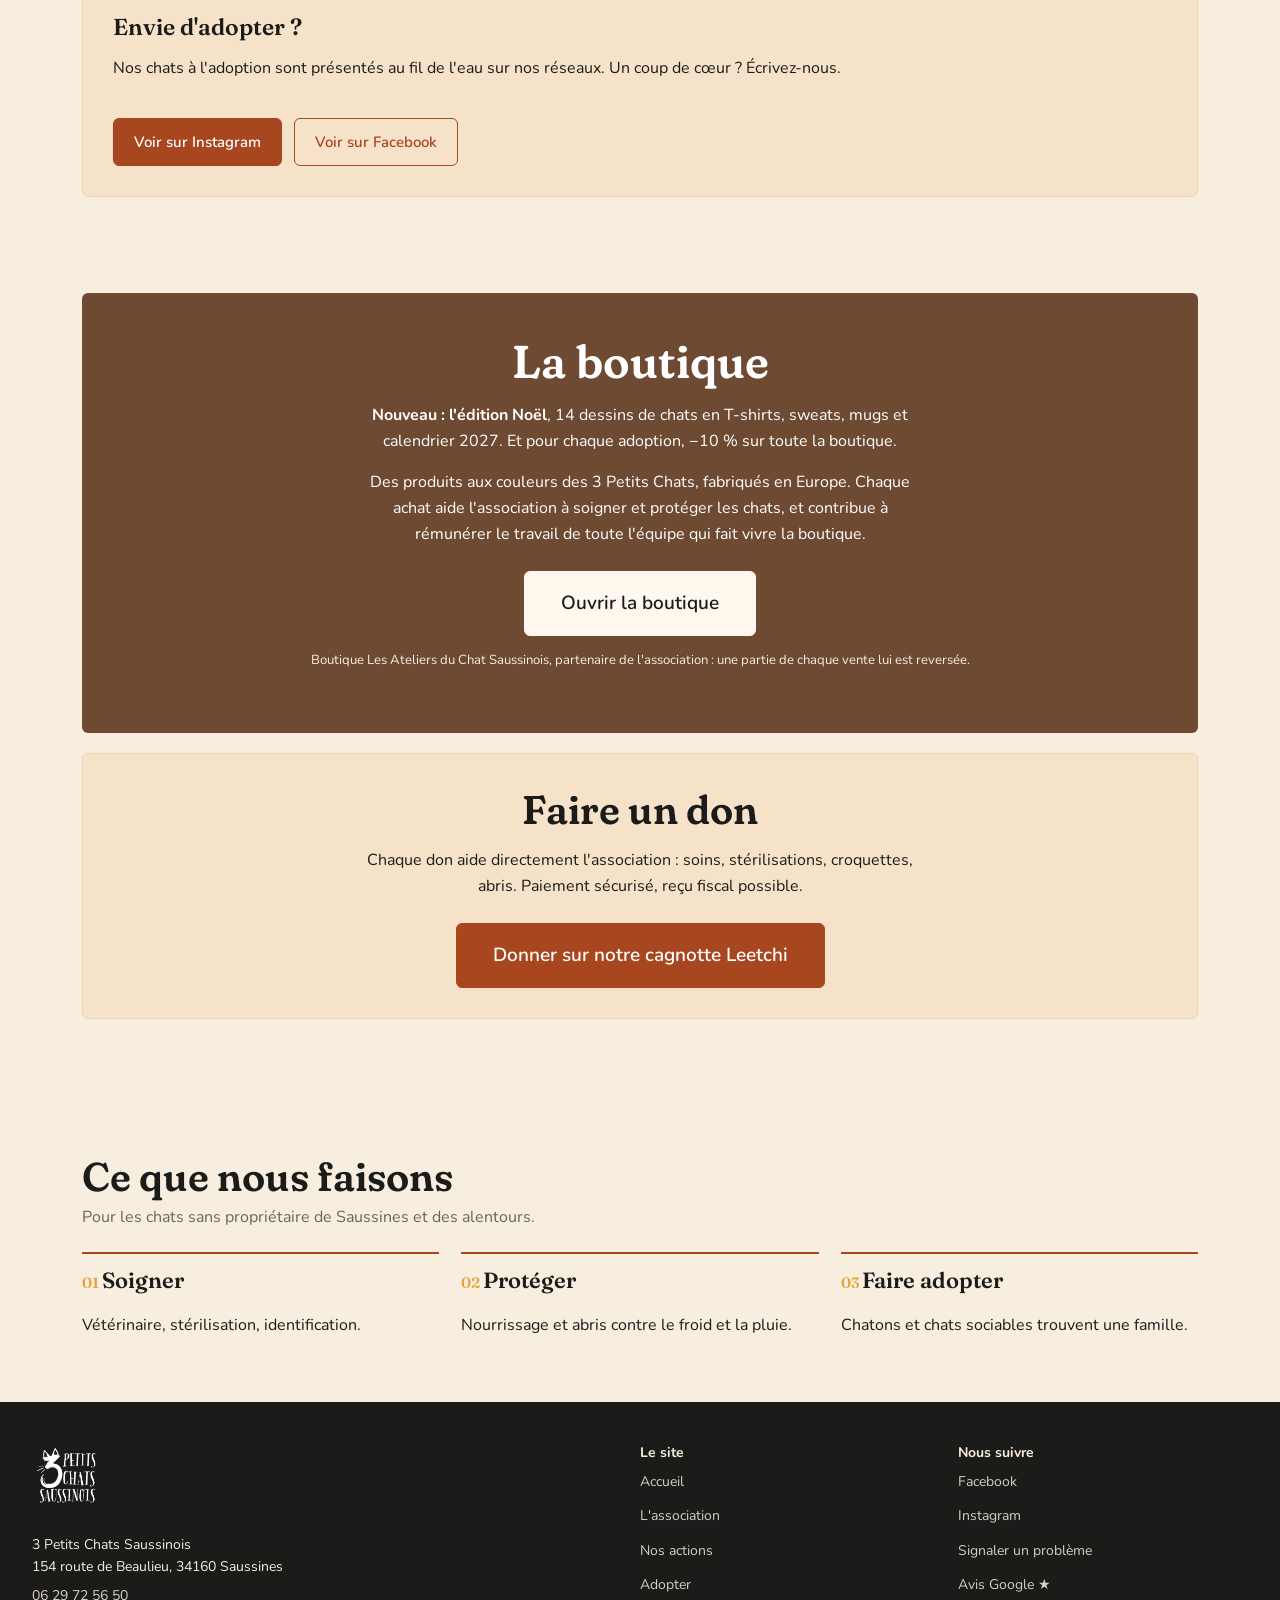
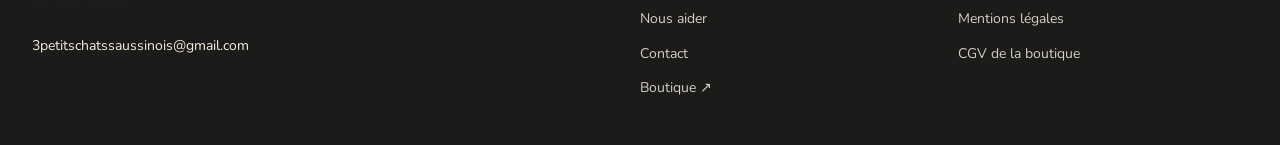
==== commit f4d2c793: "CGV et mentions legales FR de la boutique en ligne (/cgv/), lien en pied de page Co-Authored-By: Cla" ====
--- a/index.html
+++ b/index.html
@@ -1,11 +1,12 @@
 <!doctype html><html lang="fr" data-da="carnet"><head><meta charset="utf-8"><meta name="viewport" content="width=device-width,initial-scale=1">
 <title>Accueil · 3 Petits Chats Saussinois</title>
 <meta name="google-site-verification" content="Y56quIdwFpsA7bC1AuFQzg4RlZAfiGys4bVatMG07_Y">
+<link rel="icon" href="favicon.ico" sizes="any"><link rel="icon" type="image/png" sizes="32x32" href="img/favicon-32.png"><link rel="apple-touch-icon" href="img/apple-touch-icon.png"><meta name="theme-color" content="#f8eedf">
 <meta name="description" content="3 Petits Chats Saussinois, association de protection des chats errants à Saussines (Hérault) : soins, stérilisation, adoption, dons et boutique solidaire.">
 <meta property="og:title" content="Accueil · 3 Petits Chats Saussinois"><meta property="og:description" content="3 Petits Chats Saussinois, association de protection des chats errants à Saussines (Hérault) : soins, stérilisation, adoption, dons et boutique solidaire."><meta property="og:image" content="https://3petitschatssaussinois.fr/img/chat-gris.jpg"><meta property="og:url" content="https://3petitschatssaussinois.fr/index.html"><link rel="canonical" href="https://3petitschatssaussinois.fr/index.html"><meta property="og:locale" content="fr_FR"><meta property="og:type" content="website">
 <script type="application/ld+json">{"@context":"https://schema.org","@type":"NGO","name":"3 Petits Chats Saussinois","description":"Association de protection des chats errants : soins, stérilisation, adoption.","foundingDate":"2020","telephone":"+33629725650","email":"3petitschatssaussinois@gmail.com","address":{"@type":"PostalAddress","streetAddress":"154 route de Beaulieu","postalCode":"34160","addressLocality":"Saussines","addressRegion":"Hérault","addressCountry":"FR"},"url":"https://3petitschatssaussinois.fr","areaServed":"Saussines et alentours","sameAs":["https://www.facebook.com/p/3-petits-chats-saussinois-100070176721091/","https://www.instagram.com/3_petitschatssaussinois"]}</script>
 <link rel="stylesheet" href="https://fonts.googleapis.com/css2?family=Fraunces:opsz,wght,SOFT@9..144,500..700,100&family=Caveat:wght@600&family=Nunito:wght@400;600;700&display=swap">
-<link rel="stylesheet" href="style.css?v=1794524947"></head><body>
+<link rel="stylesheet" href="style.css?v=1794527985"></head><body>
 <div class="bandeau">🎄 Édition Noël : −10 % en boutique pour chaque adoption · <a href="adopter.html#noel" data-goatcounter-click="bandeau-promo-noel">Voir l'offre</a></div>
 <header class="entete"><a href="index.html" class="logo"><img src="img/logo-officiel.jpg" alt="3 Petits Chats Saussinois"></a>
 <input type="checkbox" id="menu" hidden><label for="menu" class="burger" aria-label="Menu">☰</label>
@@ -31,7 +32,7 @@
 <div class="etapes"><div><b>Soigner</b><p>Vétérinaire, stérilisation, identification.</p></div><div><b>Protéger</b><p>Nourrissage et abris contre le froid et la pluie.</p></div><div><b>Faire adopter</b><p>Chatons et chats sociables trouvent une famille.</p></div></div></section></main>
 <footer class="pied"><div><img src="img/logo-officiel.jpg" alt="" class="logo-pied"><p>3 Petits Chats Saussinois<br>154 route de Beaulieu, 34160 Saussines<br><a href="tel:+33629725650" data-goatcounter-click="appel-pied">06 29 72 56 50</a><br>3petitschatssaussinois@gmail.com</p></div>
 <div><b>Le site</b><a href="index.html">Accueil</a><a href="association.html">L'association</a><a href="actions.html">Nos actions</a><a href="adopter.html">Adopter</a><a href="aider.html">Nous aider</a><a href="contact.html">Contact</a><a href="https://3-petits-chats-saussinois.printify.me?utm_source=site&utm_medium=bouton&utm_campaign=noel2026&utm_content=pied" class="ext" data-goatcounter-click="boutique-pied">Boutique ↗</a></div>
-<div><b>Nous suivre</b><a href="https://www.facebook.com/p/3-petits-chats-saussinois-100070176721091/" data-goatcounter-click="facebook-pied">Facebook</a><a href="https://www.instagram.com/3_petitschatssaussinois" data-goatcounter-click="instagram-pied">Instagram</a><a href="contact.html#aide">Signaler un problème</a><a href="https://g.page/r/CaQkEiXdGygYEBM/review" data-goatcounter-click="avis-google-pied">Avis Google ★</a><a href="mentions.html">Mentions légales</a></div></footer>
+<div><b>Nous suivre</b><a href="https://www.facebook.com/p/3-petits-chats-saussinois-100070176721091/" data-goatcounter-click="facebook-pied">Facebook</a><a href="https://www.instagram.com/3_petitschatssaussinois" data-goatcounter-click="instagram-pied">Instagram</a><a href="contact.html#aide">Signaler un problème</a><a href="https://g.page/r/CaQkEiXdGygYEBM/review" data-goatcounter-click="avis-google-pied">Avis Google ★</a><a href="mentions.html">Mentions légales</a><a href="cgv/" data-goatcounter-click="cgv-pied">CGV de la boutique</a></div></footer>
 <dialog id="fiche" aria-labelledby="fiche-titre"><button class="fermer" aria-label="Fermer">×</button><div id="fiche-corps"></div></dialog>
-<script>window.LIENS={mail:"3petitschatssaussinois@gmail.com",boutique:"https://3-petits-chats-saussinois.printify.me",tel:"06 29 72 56 50",equipe:"contact3pcs.web@gmail.com",cle:"f61a0253-c6c8-4992-a5dc-e220fddeb63f"};</script><script src="script.js?v=1794524947"></script><script data-goatcounter="https://kro0gun.goatcounter.com/count" async src="https://gc.zgo.at/count.js"></script>
+<script>window.LIENS={mail:"3petitschatssaussinois@gmail.com",boutique:"https://3-petits-chats-saussinois.printify.me",tel:"06 29 72 56 50",equipe:"contact3pcs.web@gmail.com",cle:"f61a0253-c6c8-4992-a5dc-e220fddeb63f"};</script><script src="script.js?v=1794527985"></script><script data-goatcounter="https://kro0gun.goatcounter.com/count" async src="https://gc.zgo.at/count.js"></script>
 </body></html>
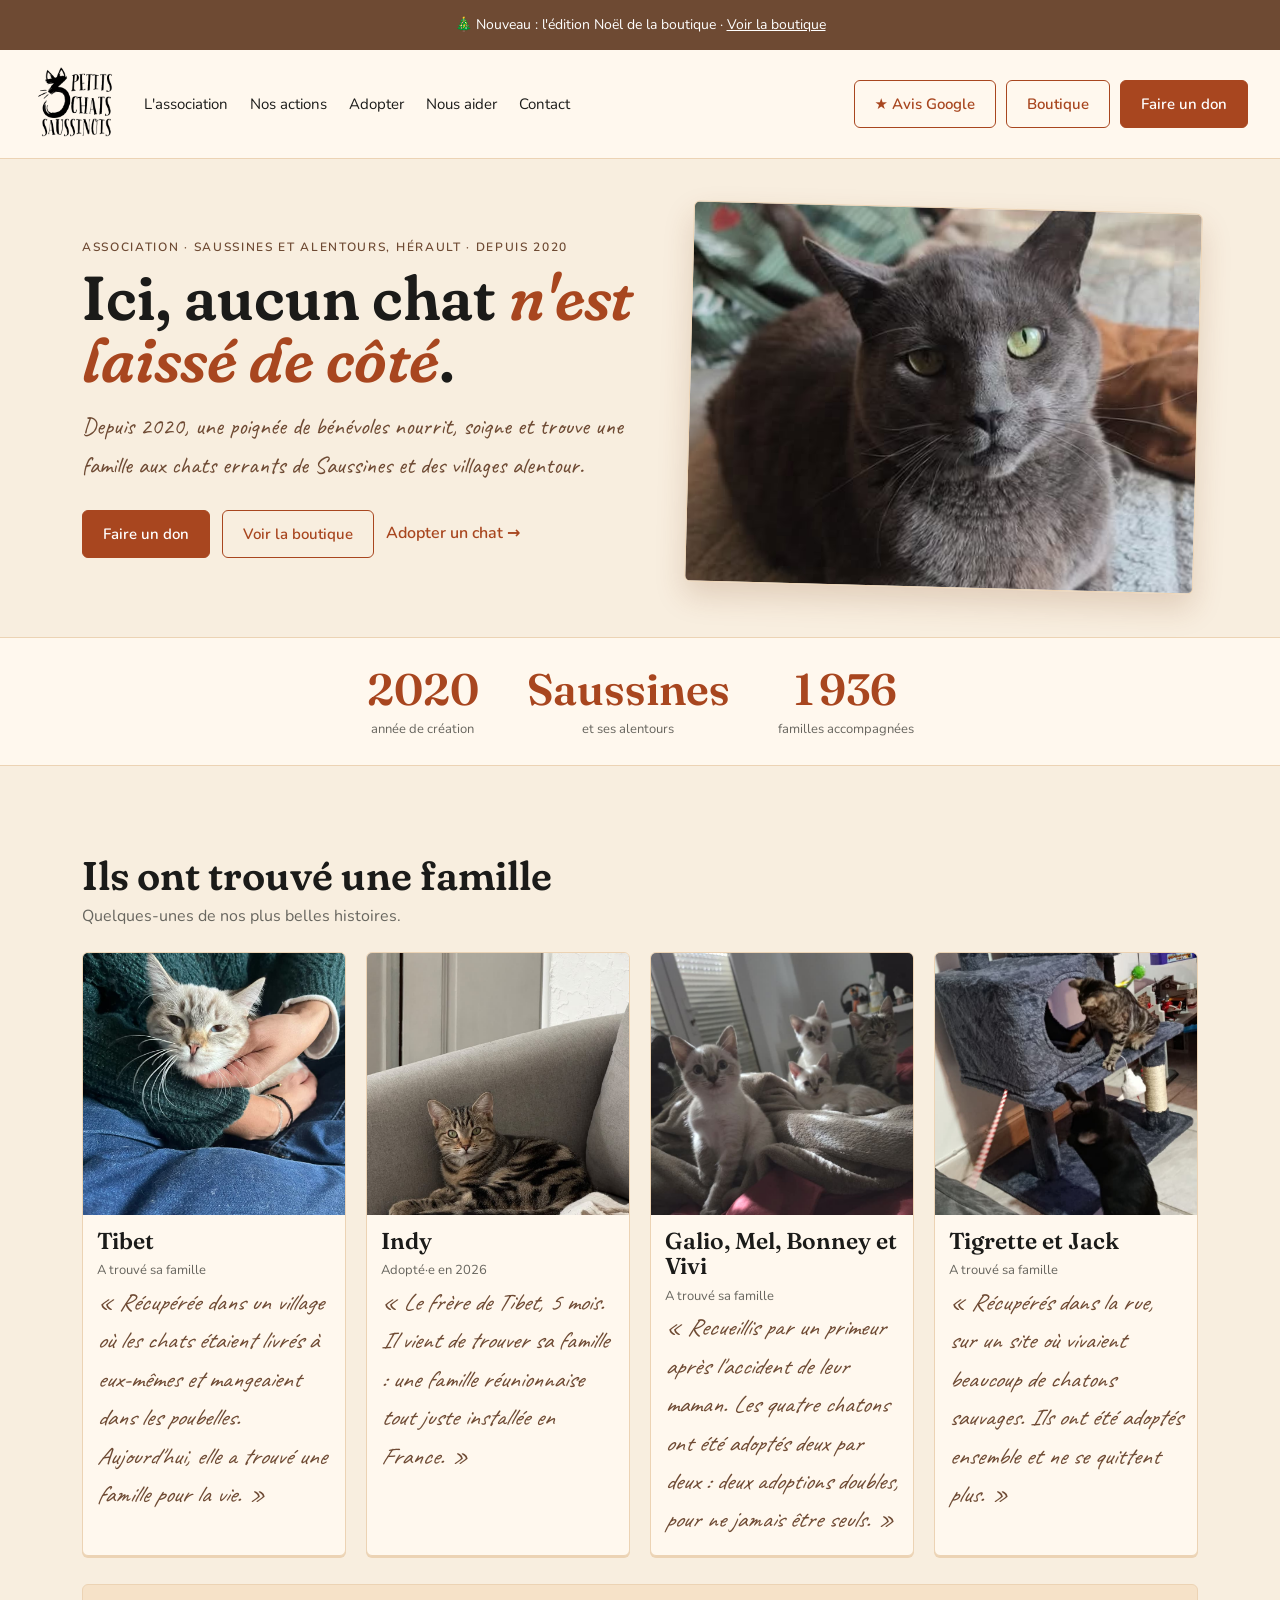
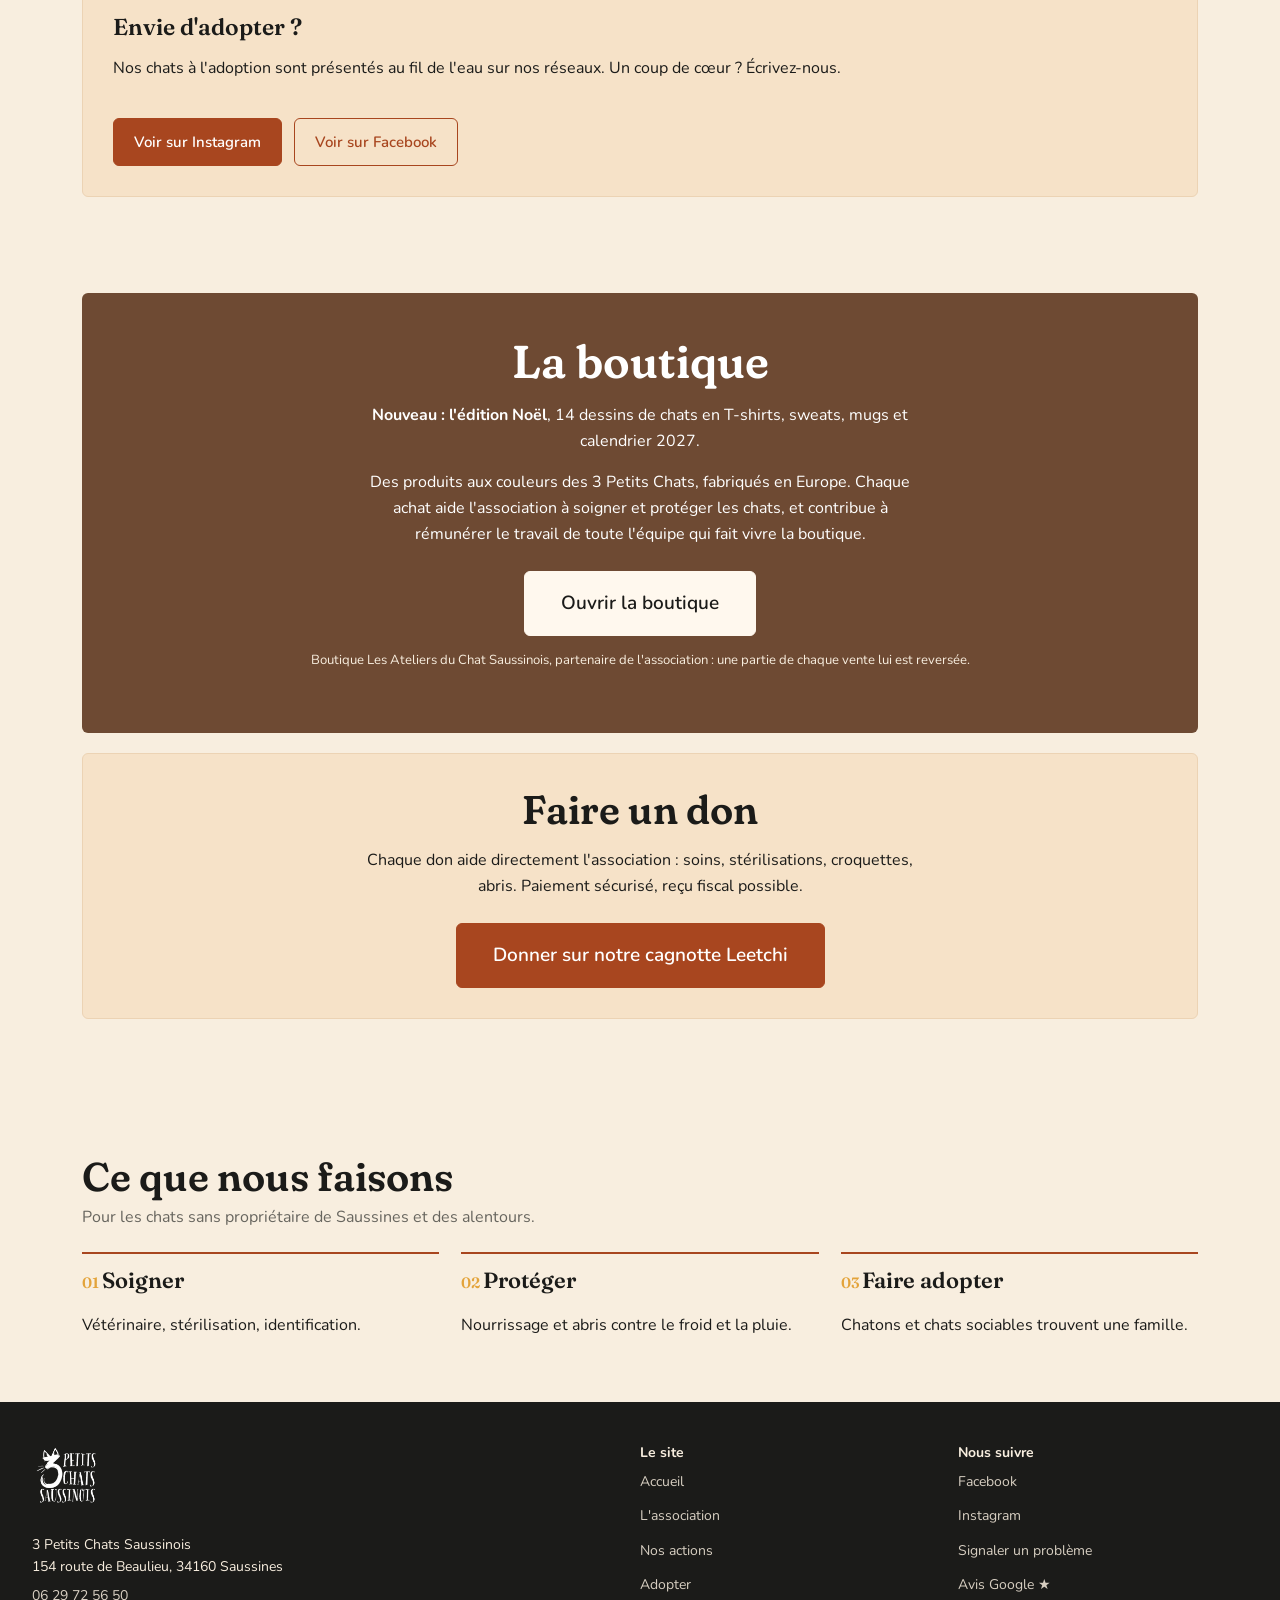
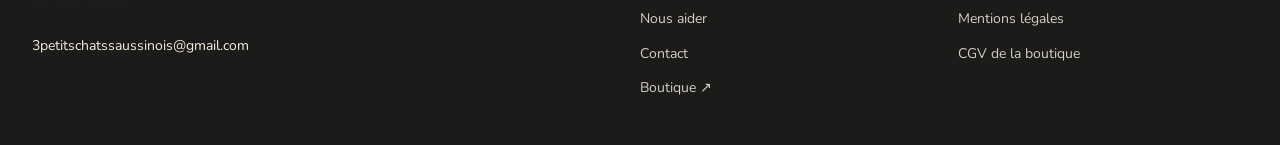
==== commit 821c8038: "Offre Noel -10 % adoption retiree du site (code en stand-by) Co-Authored-By: Claude Opus 5.5 <norepl" ====
--- a/index.html
+++ b/index.html
@@ -6,8 +6,8 @@
 <meta property="og:title" content="Accueil · 3 Petits Chats Saussinois"><meta property="og:description" content="3 Petits Chats Saussinois, association de protection des chats errants à Saussines (Hérault) : soins, stérilisation, adoption, dons et boutique solidaire."><meta property="og:image" content="https://3petitschatssaussinois.fr/img/chat-gris.jpg"><meta property="og:url" content="https://3petitschatssaussinois.fr/index.html"><link rel="canonical" href="https://3petitschatssaussinois.fr/index.html"><meta property="og:locale" content="fr_FR"><meta property="og:type" content="website">
 <script type="application/ld+json">{"@context":"https://schema.org","@type":"NGO","name":"3 Petits Chats Saussinois","description":"Association de protection des chats errants : soins, stérilisation, adoption.","foundingDate":"2020","telephone":"+33629725650","email":"3petitschatssaussinois@gmail.com","address":{"@type":"PostalAddress","streetAddress":"154 route de Beaulieu","postalCode":"34160","addressLocality":"Saussines","addressRegion":"Hérault","addressCountry":"FR"},"url":"https://3petitschatssaussinois.fr","areaServed":"Saussines et alentours","sameAs":["https://www.facebook.com/p/3-petits-chats-saussinois-100070176721091/","https://www.instagram.com/3_petitschatssaussinois"]}</script>
 <link rel="stylesheet" href="https://fonts.googleapis.com/css2?family=Fraunces:opsz,wght,SOFT@9..144,500..700,100&family=Caveat:wght@600&family=Nunito:wght@400;600;700&display=swap">
-<link rel="stylesheet" href="style.css?v=1794527985"></head><body>
-<div class="bandeau">🎄 Édition Noël : −10 % en boutique pour chaque adoption · <a href="adopter.html#noel" data-goatcounter-click="bandeau-promo-noel">Voir l'offre</a></div>
+<link rel="stylesheet" href="style.css?v=1794845232"></head><body>
+<div class="bandeau">🎄 Nouveau : l'édition Noël de la boutique · <a href="https://3-petits-chats-saussinois.printify.me?utm_source=site&utm_medium=bouton&utm_campaign=noel2026&utm_content=bandeau" data-goatcounter-click="bandeau-boutique-noel">Voir la boutique</a></div>
 <header class="entete"><a href="index.html" class="logo"><img src="img/logo-officiel.jpg" alt="3 Petits Chats Saussinois"></a>
 <input type="checkbox" id="menu" hidden><label for="menu" class="burger" aria-label="Menu">☰</label>
 <nav><a href="association.html">L'association</a><a href="actions.html">Nos actions</a><a href="adopter.html">Adopter</a><a href="aider.html">Nous aider</a><a href="contact.html">Contact</a></nav>
@@ -24,7 +24,7 @@
 <div class="panel insta"><div><h3>Envie d'adopter ?</h3><p>Nos chats à l'adoption sont présentés au fil de l'eau sur nos réseaux. Un coup de cœur ? Écrivez-nous.</p></div>
 <div class="ctas"><a class="btn plein" href="https://www.instagram.com/3_petitschatssaussinois" data-goatcounter-click="instagram-accueil">Voir sur Instagram</a><a class="btn contour" href="https://www.facebook.com/p/3-petits-chats-saussinois-100070176721091/" data-goatcounter-click="facebook-accueil">Voir sur Facebook</a></div></div></section>
 <section class="wrap"><div class="pile">
-  <div class="panel vert"><h2>La boutique</h2><p><b>Nouveau : l'édition Noël</b>, 14 dessins de chats en T-shirts, sweats, mugs et calendrier 2027. Et pour chaque adoption, −10 % sur toute la boutique.</p><p>Des produits aux couleurs des 3 Petits Chats, fabriqués en Europe. Chaque achat aide l'association à soigner et protéger les chats, et contribue à rémunérer le travail de toute l'équipe qui fait vivre la boutique.</p>
+  <div class="panel vert"><h2>La boutique</h2><p><b>Nouveau : l'édition Noël</b>, 14 dessins de chats en T-shirts, sweats, mugs et calendrier 2027.</p><p>Des produits aux couleurs des 3 Petits Chats, fabriqués en Europe. Chaque achat aide l'association à soigner et protéger les chats, et contribue à rémunérer le travail de toute l'équipe qui fait vivre la boutique.</p>
   <a class="btn clair" href="https://3-petits-chats-saussinois.printify.me?utm_source=site&utm_medium=bouton&utm_campaign=noel2026&utm_content=bloc-boutique" data-goatcounter-click="boutique-bloc">Ouvrir la boutique</a><small class="sub mention-boutique">Boutique Les Ateliers du Chat Saussinois, partenaire de l'association : une partie de chaque vente lui est reversée.</small></div>
   <div class="panel sable"><h2>Faire un don</h2><p>Chaque don aide directement l'association : soins, stérilisations, croquettes, abris. Paiement sécurisé, reçu fiscal possible.</p>
   <div class="ctas"><a class="btn plein" href="https://www.leetchi.com/fr/c/aidez-nous-a-trapper-sauver-soigner-hebergernourrir-des-animaux-1425225" data-goatcounter-click="don-leetchi-bloc">Donner sur notre cagnotte Leetchi</a></div></div></div></section>
@@ -34,5 +34,5 @@
 <div><b>Le site</b><a href="index.html">Accueil</a><a href="association.html">L'association</a><a href="actions.html">Nos actions</a><a href="adopter.html">Adopter</a><a href="aider.html">Nous aider</a><a href="contact.html">Contact</a><a href="https://3-petits-chats-saussinois.printify.me?utm_source=site&utm_medium=bouton&utm_campaign=noel2026&utm_content=pied" class="ext" data-goatcounter-click="boutique-pied">Boutique ↗</a></div>
 <div><b>Nous suivre</b><a href="https://www.facebook.com/p/3-petits-chats-saussinois-100070176721091/" data-goatcounter-click="facebook-pied">Facebook</a><a href="https://www.instagram.com/3_petitschatssaussinois" data-goatcounter-click="instagram-pied">Instagram</a><a href="contact.html#aide">Signaler un problème</a><a href="https://g.page/r/CaQkEiXdGygYEBM/review" data-goatcounter-click="avis-google-pied">Avis Google ★</a><a href="mentions.html">Mentions légales</a><a href="cgv/" data-goatcounter-click="cgv-pied">CGV de la boutique</a></div></footer>
 <dialog id="fiche" aria-labelledby="fiche-titre"><button class="fermer" aria-label="Fermer">×</button><div id="fiche-corps"></div></dialog>
-<script>window.LIENS={mail:"3petitschatssaussinois@gmail.com",boutique:"https://3-petits-chats-saussinois.printify.me",tel:"06 29 72 56 50",equipe:"contact3pcs.web@gmail.com",cle:"f61a0253-c6c8-4992-a5dc-e220fddeb63f"};</script><script src="script.js?v=1794527985"></script><script data-goatcounter="https://kro0gun.goatcounter.com/count" async src="https://gc.zgo.at/count.js"></script>
+<script>window.LIENS={mail:"3petitschatssaussinois@gmail.com",boutique:"https://3-petits-chats-saussinois.printify.me",tel:"06 29 72 56 50",equipe:"contact3pcs.web@gmail.com",cle:"f61a0253-c6c8-4992-a5dc-e220fddeb63f"};</script><script src="script.js?v=1794845232"></script><script data-goatcounter="https://kro0gun.goatcounter.com/count" async src="https://gc.zgo.at/count.js"></script>
 </body></html>
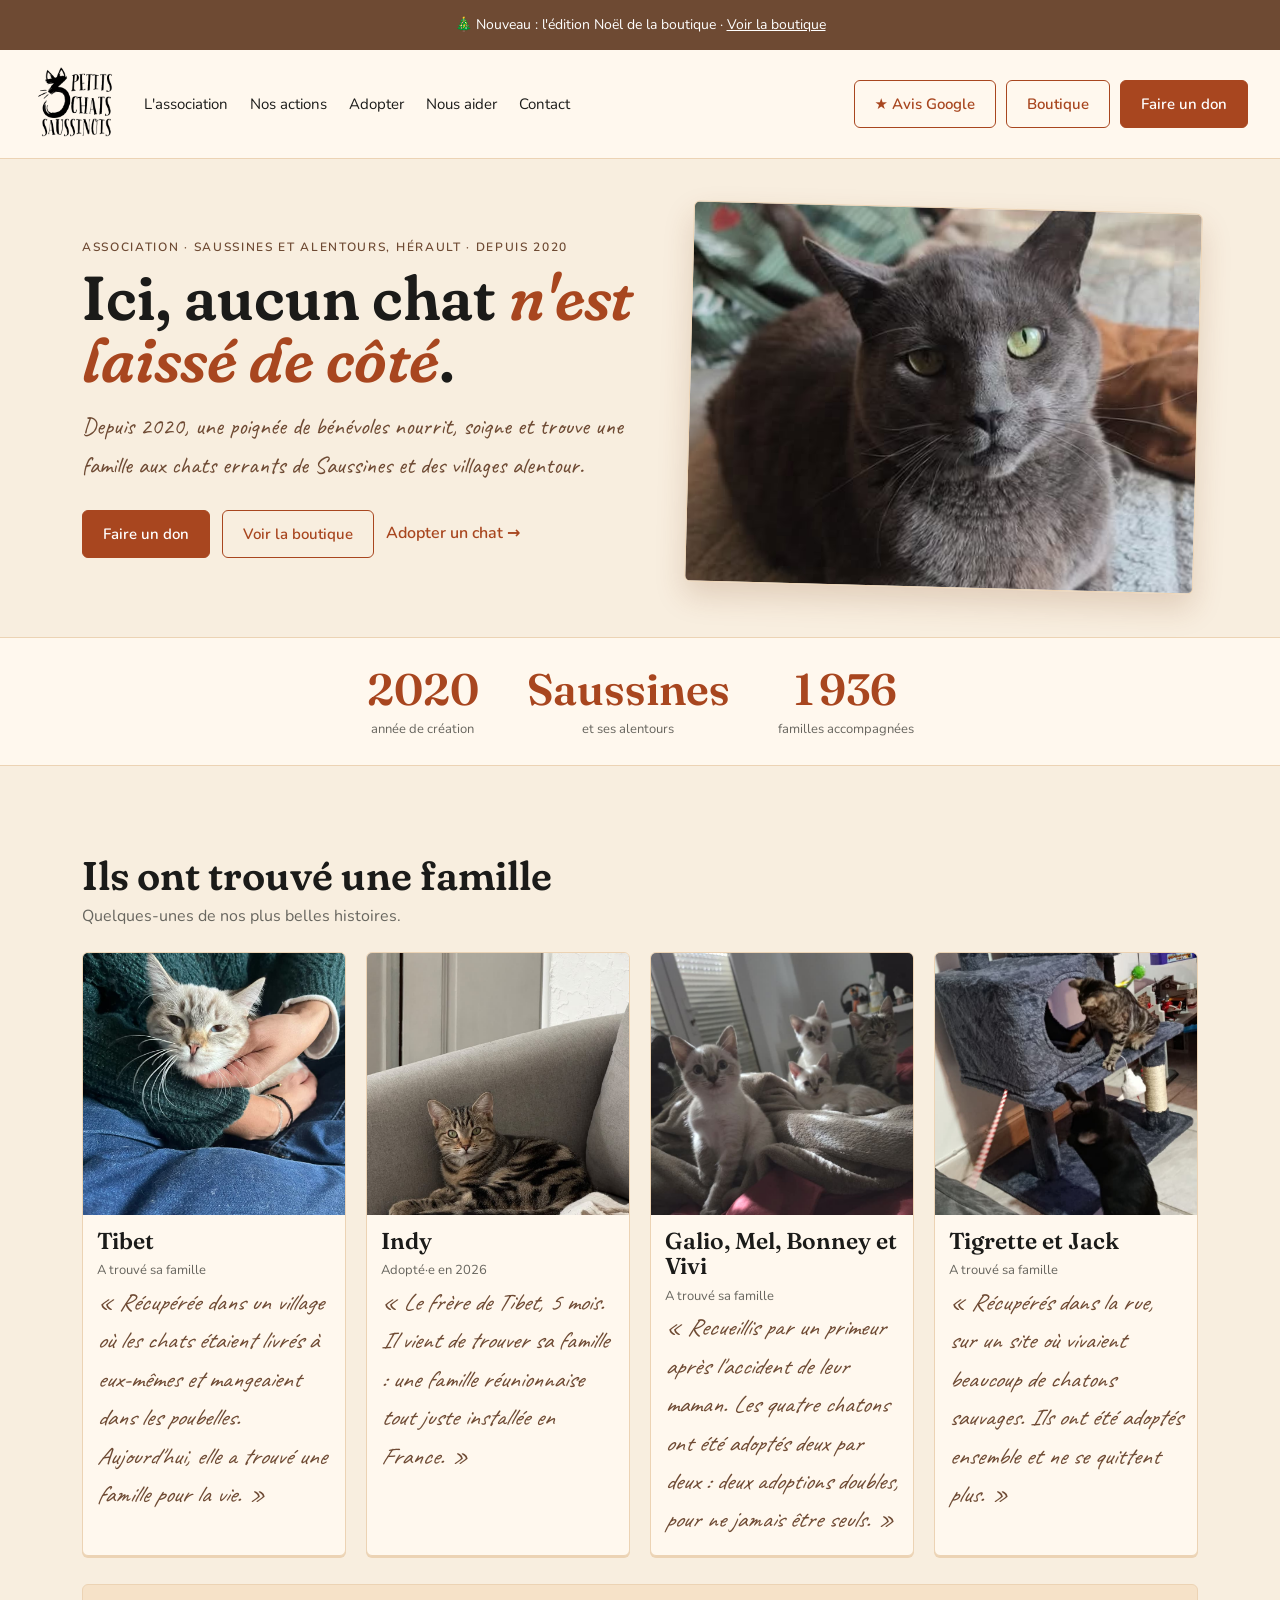
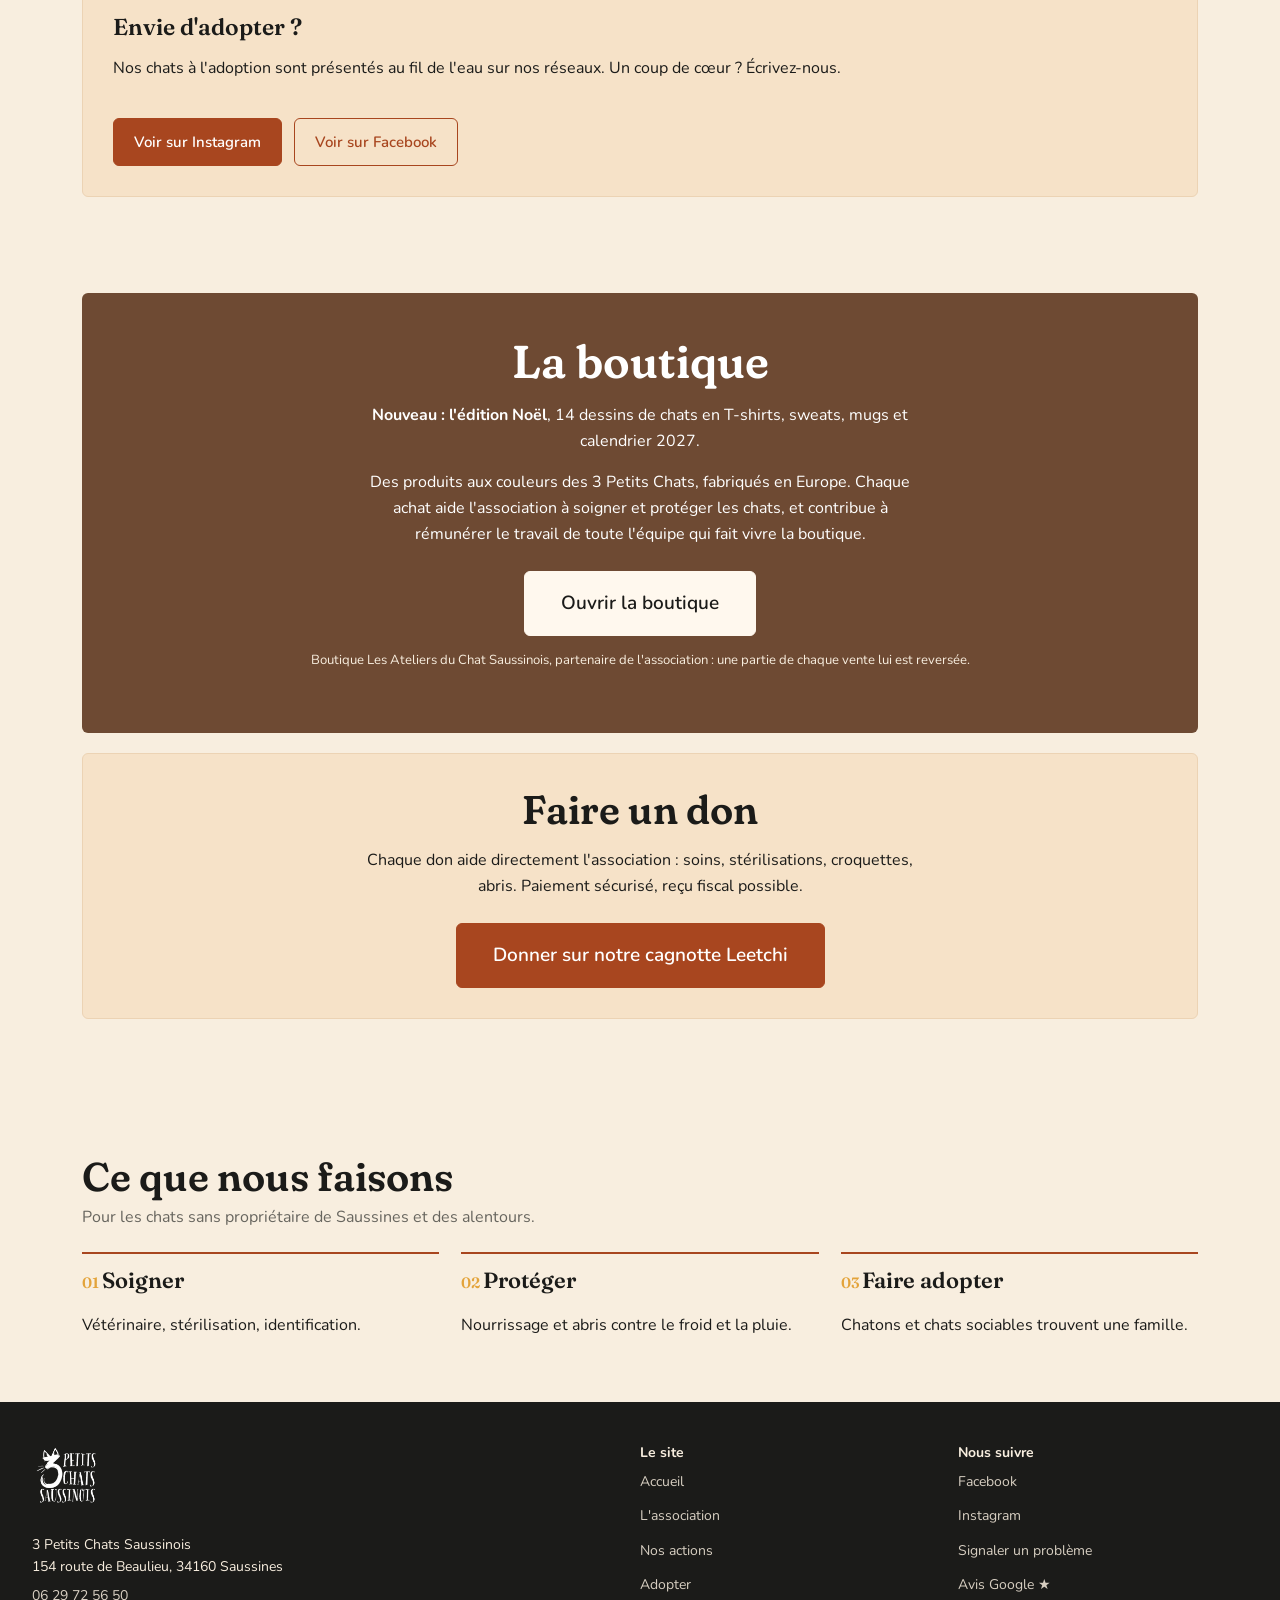
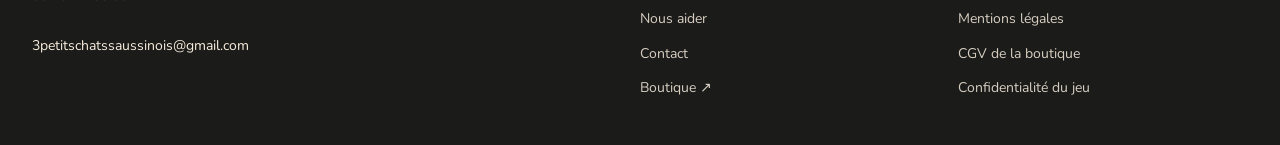
==== commit 63e6ded8: "Page de confidentialite du jeu Mon Chat Saussinois (Google Play / AdMob), lien en pied de page Co-Au" ====
--- a/index.html
+++ b/index.html
@@ -6,7 +6,7 @@
 <meta property="og:title" content="Accueil · 3 Petits Chats Saussinois"><meta property="og:description" content="3 Petits Chats Saussinois, association de protection des chats errants à Saussines (Hérault) : soins, stérilisation, adoption, dons et boutique solidaire."><meta property="og:image" content="https://3petitschatssaussinois.fr/img/chat-gris.jpg"><meta property="og:url" content="https://3petitschatssaussinois.fr/index.html"><link rel="canonical" href="https://3petitschatssaussinois.fr/index.html"><meta property="og:locale" content="fr_FR"><meta property="og:type" content="website">
 <script type="application/ld+json">{"@context":"https://schema.org","@type":"NGO","name":"3 Petits Chats Saussinois","description":"Association de protection des chats errants : soins, stérilisation, adoption.","foundingDate":"2020","telephone":"+33629725650","email":"3petitschatssaussinois@gmail.com","address":{"@type":"PostalAddress","streetAddress":"154 route de Beaulieu","postalCode":"34160","addressLocality":"Saussines","addressRegion":"Hérault","addressCountry":"FR"},"url":"https://3petitschatssaussinois.fr","areaServed":"Saussines et alentours","sameAs":["https://www.facebook.com/p/3-petits-chats-saussinois-100070176721091/","https://www.instagram.com/3_petitschatssaussinois"]}</script>
 <link rel="stylesheet" href="https://fonts.googleapis.com/css2?family=Fraunces:opsz,wght,SOFT@9..144,500..700,100&family=Caveat:wght@600&family=Nunito:wght@400;600;700&display=swap">
-<link rel="stylesheet" href="style.css?v=1794845232"></head><body>
+<link rel="stylesheet" href="style.css?v=1794853892"></head><body>
 <div class="bandeau">🎄 Nouveau : l'édition Noël de la boutique · <a href="https://3-petits-chats-saussinois.printify.me?utm_source=site&utm_medium=bouton&utm_campaign=noel2026&utm_content=bandeau" data-goatcounter-click="bandeau-boutique-noel">Voir la boutique</a></div>
 <header class="entete"><a href="index.html" class="logo"><img src="img/logo-officiel.jpg" alt="3 Petits Chats Saussinois"></a>
 <input type="checkbox" id="menu" hidden><label for="menu" class="burger" aria-label="Menu">☰</label>
@@ -32,7 +32,7 @@
 <div class="etapes"><div><b>Soigner</b><p>Vétérinaire, stérilisation, identification.</p></div><div><b>Protéger</b><p>Nourrissage et abris contre le froid et la pluie.</p></div><div><b>Faire adopter</b><p>Chatons et chats sociables trouvent une famille.</p></div></div></section></main>
 <footer class="pied"><div><img src="img/logo-officiel.jpg" alt="" class="logo-pied"><p>3 Petits Chats Saussinois<br>154 route de Beaulieu, 34160 Saussines<br><a href="tel:+33629725650" data-goatcounter-click="appel-pied">06 29 72 56 50</a><br>3petitschatssaussinois@gmail.com</p></div>
 <div><b>Le site</b><a href="index.html">Accueil</a><a href="association.html">L'association</a><a href="actions.html">Nos actions</a><a href="adopter.html">Adopter</a><a href="aider.html">Nous aider</a><a href="contact.html">Contact</a><a href="https://3-petits-chats-saussinois.printify.me?utm_source=site&utm_medium=bouton&utm_campaign=noel2026&utm_content=pied" class="ext" data-goatcounter-click="boutique-pied">Boutique ↗</a></div>
-<div><b>Nous suivre</b><a href="https://www.facebook.com/p/3-petits-chats-saussinois-100070176721091/" data-goatcounter-click="facebook-pied">Facebook</a><a href="https://www.instagram.com/3_petitschatssaussinois" data-goatcounter-click="instagram-pied">Instagram</a><a href="contact.html#aide">Signaler un problème</a><a href="https://g.page/r/CaQkEiXdGygYEBM/review" data-goatcounter-click="avis-google-pied">Avis Google ★</a><a href="mentions.html">Mentions légales</a><a href="cgv/" data-goatcounter-click="cgv-pied">CGV de la boutique</a></div></footer>
+<div><b>Nous suivre</b><a href="https://www.facebook.com/p/3-petits-chats-saussinois-100070176721091/" data-goatcounter-click="facebook-pied">Facebook</a><a href="https://www.instagram.com/3_petitschatssaussinois" data-goatcounter-click="instagram-pied">Instagram</a><a href="contact.html#aide">Signaler un problème</a><a href="https://g.page/r/CaQkEiXdGygYEBM/review" data-goatcounter-click="avis-google-pied">Avis Google ★</a><a href="mentions.html">Mentions légales</a><a href="cgv/" data-goatcounter-click="cgv-pied">CGV de la boutique</a><a href="jeu-confidentialite.html">Confidentialité du jeu</a></div></footer>
 <dialog id="fiche" aria-labelledby="fiche-titre"><button class="fermer" aria-label="Fermer">×</button><div id="fiche-corps"></div></dialog>
-<script>window.LIENS={mail:"3petitschatssaussinois@gmail.com",boutique:"https://3-petits-chats-saussinois.printify.me",tel:"06 29 72 56 50",equipe:"contact3pcs.web@gmail.com",cle:"f61a0253-c6c8-4992-a5dc-e220fddeb63f"};</script><script src="script.js?v=1794845232"></script><script data-goatcounter="https://kro0gun.goatcounter.com/count" async src="https://gc.zgo.at/count.js"></script>
+<script>window.LIENS={mail:"3petitschatssaussinois@gmail.com",boutique:"https://3-petits-chats-saussinois.printify.me",tel:"06 29 72 56 50",equipe:"contact3pcs.web@gmail.com",cle:"f61a0253-c6c8-4992-a5dc-e220fddeb63f"};</script><script src="script.js?v=1794853892"></script><script data-goatcounter="https://kro0gun.goatcounter.com/count" async src="https://gc.zgo.at/count.js"></script>
 </body></html>
